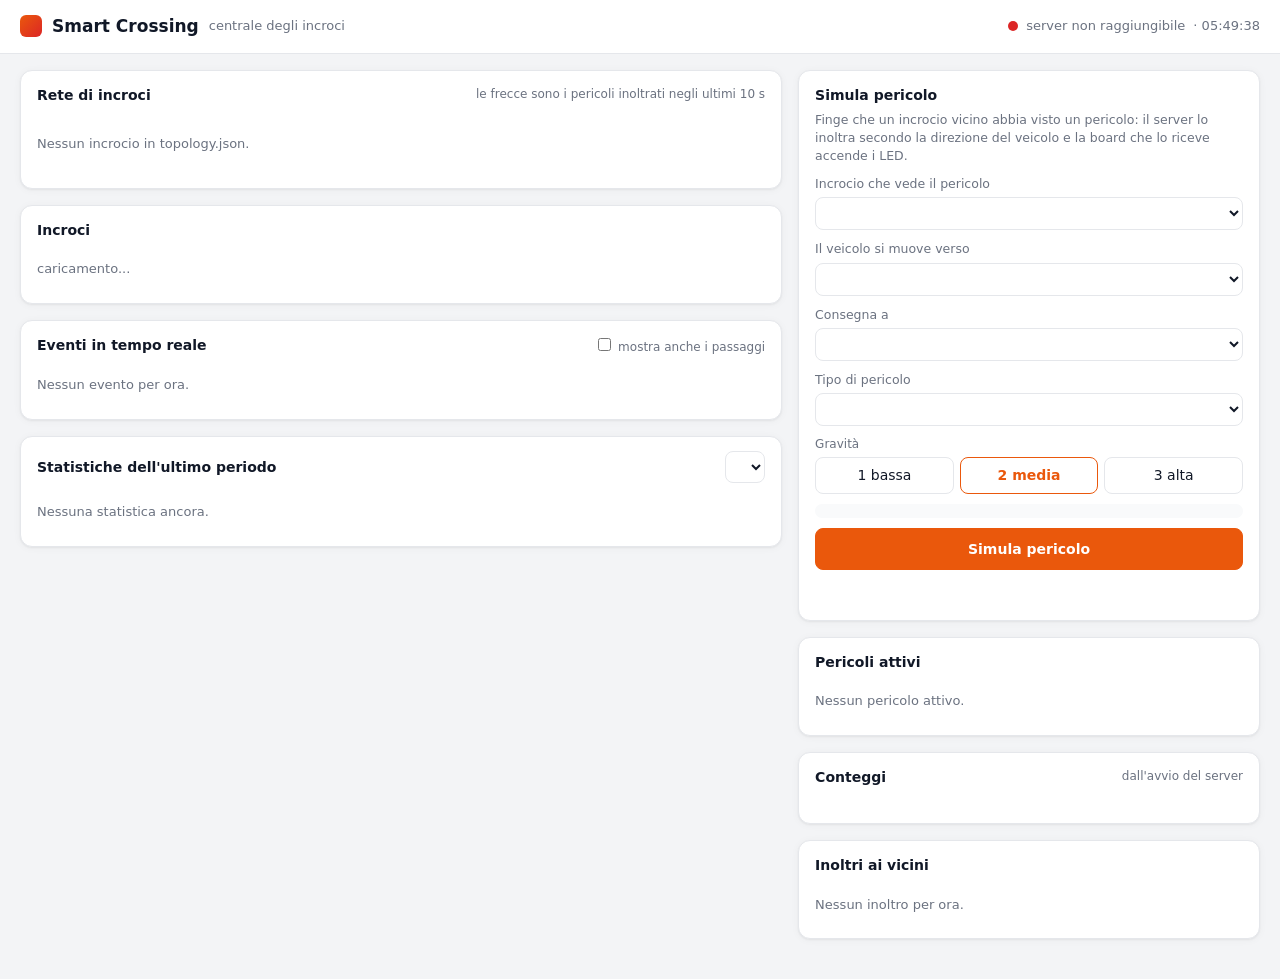
==== src/server/console.html @ 5c0cdd39 "minor fix" ====
<!doctype html>
<html lang="it">
<head>
<meta charset="utf-8">
<meta name="viewport" content="width=device-width, initial-scale=1">
<title>Smart Crossing - centrale</title>
<style>
  :root {
    --bg: #f3f4f6; --card: #ffffff; --ink: #111827; --muted: #6b7280; --line: #e5e7eb; --soft: #f9fafb;
    --ok: #16a34a; --off: #9ca3af; --virt: #6366f1; --warn: #b45309; --warn-bg: #fef3c7;
    --emergency: #dc2626; --violation: #ea580c; --risk: #d97706; --info: #2563eb;
    --radius: 12px; --shadow: 0 1px 2px rgba(0,0,0,.05), 0 1px 8px rgba(0,0,0,.04);
  }
  @media (prefers-color-scheme: dark) {
    :root { --bg: #0d1117; --card: #161b22; --ink: #e6edf3; --muted: #8b949e; --line: #2a313b; --soft: #1c222b;
            --warn: #f0b429; --warn-bg: #3a2e12; --shadow: none; }
  }
  * { box-sizing: border-box; }
  body { margin: 0; background: var(--bg); color: var(--ink); font: 14px/1.45 system-ui, -apple-system, "Segoe UI", Roboto, sans-serif; }
  header { display: flex; align-items: center; justify-content: space-between; gap: 12px; padding: 14px 20px;
           background: var(--card); border-bottom: 1px solid var(--line); position: sticky; top: 0; z-index: 5; }
  .brand { font-weight: 700; font-size: 17px; display: flex; align-items: center; gap: 10px; }
  .brand small { font-weight: 500; color: var(--muted); font-size: 13px; }
  .logo { width: 22px; height: 22px; border-radius: 6px; background: linear-gradient(135deg, var(--violation), var(--emergency)); }
  .conn { display: flex; align-items: center; gap: 8px; color: var(--muted); font-size: 13px; }
  .dot { width: 10px; height: 10px; border-radius: 50%; background: var(--off); display: inline-block; flex: none; }
  .dot.ok { background: var(--ok); box-shadow: 0 0 0 3px rgba(22,163,74,.18); }
  .dot.bad { background: var(--emergency); }
  .dot.virt { background: var(--virt); }
  #tokenbar { padding: 10px 20px; background: var(--warn-bg); color: var(--warn); display: flex; gap: 8px; align-items: center; flex-wrap: wrap; }
  #tokenbar[hidden] { display: none; }
  main { display: grid; grid-template-columns: minmax(0, 1.65fr) minmax(300px, 1fr); gap: 16px; padding: 16px 20px 40px; max-width: 1500px; margin: 0 auto; }
  .col { display: flex; flex-direction: column; gap: 16px; min-width: 0; }
  @media (max-width: 980px) { main { grid-template-columns: minmax(0, 1fr); padding: 12px 16px 32px; } }
  .card { background: var(--card); border: 1px solid var(--line); border-radius: var(--radius); box-shadow: var(--shadow); padding: 14px 16px; min-width: 0; }
  .card h2 { margin: 0 0 10px; font-size: 14px; font-weight: 650; display: flex; align-items: center; justify-content: space-between; gap: 8px; }
  .card h2 .side { font-weight: 400; color: var(--muted); font-size: 12px; display: flex; align-items: center; gap: 6px; }
  .hint { color: var(--muted); font-size: 12.5px; margin: -4px 0 10px; }
  .muted { color: var(--muted); }
  .empty { color: var(--muted); font-size: 13px; padding: 10px 0; }

  /* mappa */
  #map svg { width: 100%; height: auto; display: block; }
  .edge { stroke: var(--line); stroke-width: 6; stroke-linecap: round; }
  .exit { stroke: var(--line); stroke-width: 4; stroke-dasharray: 2 8; stroke-linecap: round; }
  .vialbl { fill: var(--muted); font-size: 13px; }
  .nlbl { fill: var(--ink); font-size: 14px; font-weight: 600; }
  .nsub { fill: var(--muted); font-size: 12px; }
  .nsub.on { fill: #fff; font-weight: 600; }
  .ncirc { stroke-width: 4; fill: var(--card); }
  .ncirc.online { stroke: var(--ok); }
  .ncirc.offline { stroke: var(--off); }
  .ncirc.virtual { stroke: var(--virt); stroke-dasharray: 6 5; }
  .ncirc.alert-local { fill: var(--violation); }
  .ncirc.alert-emergency { fill: var(--emergency); }
  .ring { fill: none; stroke: var(--risk); stroke-width: 3; animation: ring 1.2s ease-out infinite; transform-box: fill-box; transform-origin: center; }
  @keyframes ring { from { transform: scale(1); opacity: .9; } to { transform: scale(1.6); opacity: 0; } }
  .fwd { fill: none; stroke-width: 3.5; stroke-dasharray: 10 8; animation: dash 0.8s linear infinite; }
  @keyframes dash { to { stroke-dashoffset: -18; } }

  /* nodi */
  .nodes { display: grid; grid-template-columns: repeat(auto-fill, minmax(250px, 1fr)); gap: 12px; }
  .node { border: 1px solid var(--line); border-radius: 10px; padding: 12px; background: var(--soft); display: flex; flex-direction: column; gap: 8px; }
  .node.alert { border-color: var(--risk); box-shadow: 0 0 0 2px rgba(217,119,6,.25); }
  .node-head { display: flex; align-items: center; gap: 8px; }
  .node-head b { font-size: 14.5px; }
  .tag { font-size: 11px; padding: 1px 7px; border-radius: 999px; border: 1px solid var(--line); color: var(--muted); white-space: nowrap; }
  .tag.virt { color: var(--virt); border-color: var(--virt); }
  .tag.sim { color: var(--virt); border-color: var(--virt); }
  .tag.end { color: var(--muted); }
  .node-sub { color: var(--muted); font-size: 12.5px; }
  .metrics { display: grid; grid-template-columns: repeat(4, 1fr); gap: 6px; }
  .metric { background: var(--card); border: 1px solid var(--line); border-radius: 8px; padding: 5px 7px; }
  .metric .v { font-weight: 650; font-size: 15px; font-variant-numeric: tabular-nums; }
  .metric .k { color: var(--muted); font-size: 11px; }
  .leds { display: flex; gap: 12px; align-items: flex-end; }
  .led { display: flex; flex-direction: column; align-items: center; gap: 3px; font-size: 10.5px; color: var(--muted); }
  .led i { width: 14px; height: 14px; border-radius: 50%; background: var(--line); display: block; }
  .led.m1 i, .led.m2 i, .led.m3 i { background: var(--c); box-shadow: 0 0 8px var(--c); }
  .led.m2 i { animation: blink 1s steps(1) infinite; }
  .led.m3 i { animation: blink .25s steps(1) infinite; }
  @keyframes blink { 50% { background: var(--line); box-shadow: none; } }
  .warns { display: flex; flex-direction: column; gap: 3px; }
  .warns div { background: var(--warn-bg); color: var(--warn); border-radius: 6px; padding: 3px 8px; font-size: 12px; }
  .incoming { border-left: 4px solid var(--c, var(--risk)); background: var(--card); border-radius: 6px; padding: 6px 8px; font-size: 12.5px; }
  .incoming b { display: block; }
  .small { font-size: 12px; color: var(--muted); }

  /* feed */
  #feed { display: flex; flex-direction: column; gap: 6px; max-height: 560px; overflow-y: auto; padding-right: 4px; }
  .ev { display: grid; grid-template-columns: 64px 1fr; gap: 8px; padding: 8px 10px; border-radius: 8px; background: var(--soft);
        border-left: 4px solid var(--c, var(--off)); }
  .ev.fresh { animation: fresh 2.5s ease-out; }
  @keyframes fresh { from { background: rgba(234,88,12,.18); } to { background: var(--soft); } }
  .ev.cancel { opacity: .72; border-left-style: dashed; }
  .ev-time { color: var(--muted); font-variant-numeric: tabular-nums; font-size: 12.5px; padding-top: 1px; }
  .ev-title { font-weight: 600; display: flex; flex-wrap: wrap; gap: 6px; align-items: center; }
  .ev-meta { color: var(--muted); font-size: 12.5px; }
  .sev { font-size: 11px; padding: 1px 7px; border-radius: 999px; color: #fff; background: var(--c, var(--off)); }
  .cat-emergency { --c: var(--emergency); } .cat-violation { --c: var(--violation); }
  .cat-risk { --c: var(--risk); } .cat-info { --c: var(--info); } .cat-track { --c: var(--off); }

  /* moduli */
  label.f { display: flex; flex-direction: column; gap: 4px; font-size: 12.5px; color: var(--muted); margin-bottom: 10px; }
  select, input[type=password], input[type=text] { font: inherit; color: var(--ink); background: var(--card); border: 1px solid var(--line); border-radius: 8px; padding: 7px 9px; width: 100%; }
  button { font: inherit; cursor: pointer; border-radius: 8px; border: 1px solid var(--line); background: var(--card); color: var(--ink); padding: 7px 12px; }
  button:hover { border-color: var(--muted); }
  button.primary { background: var(--violation); border-color: var(--violation); color: #fff; font-weight: 600; width: 100%; padding: 10px; }
  button.primary:hover { filter: brightness(1.07); }
  button.mini { padding: 3px 9px; font-size: 12px; }
  .seg { display: grid; grid-template-columns: repeat(3, 1fr); gap: 6px; margin-bottom: 10px; }
  .seg button.on { border-color: var(--violation); color: var(--violation); font-weight: 600; }
  .route { font-size: 13px; background: var(--soft); border-radius: 8px; padding: 7px 9px; margin-bottom: 10px; }
  .quick { display: flex; flex-wrap: wrap; gap: 6px; margin-top: 10px; }
  .quick button { font-size: 12px; padding: 5px 9px; }
  .msg { font-size: 13px; margin-top: 8px; min-height: 18px; }
  .msg.ok { color: var(--ok); } .msg.err { color: var(--emergency); }
  .row2 { display: grid; grid-template-columns: 1fr 1fr; gap: 8px; }

  /* liste e tabelle */
  .act { display: flex; align-items: center; gap: 8px; padding: 7px 0; border-bottom: 1px solid var(--line); }
  .act:last-child { border-bottom: 0; }
  .act .bar { width: 4px; align-self: stretch; border-radius: 2px; background: var(--c); }
  .act .body { flex: 1; min-width: 0; }
  .bars { display: flex; flex-direction: column; gap: 6px; }
  .barrow { display: grid; grid-template-columns: minmax(0, 1.3fr) 2fr 36px; gap: 8px; align-items: center; font-size: 12.5px; }
  .barrow .track { height: 8px; border-radius: 4px; background: var(--soft); overflow: hidden; }
  .barrow .fill { height: 100%; background: var(--c); border-radius: 4px; }
  .barrow .n { text-align: right; font-variant-numeric: tabular-nums; font-weight: 600; }
  .totals { display: grid; grid-template-columns: repeat(4, 1fr); gap: 6px; margin-bottom: 12px; }
  table { width: 100%; border-collapse: collapse; font-size: 12.5px; }
  th { text-align: left; color: var(--muted); font-weight: 500; padding: 4px 6px; border-bottom: 1px solid var(--line); }
  td { padding: 5px 6px; border-bottom: 1px solid var(--line); vertical-align: top; }
  td.num, th.num { text-align: right; font-variant-numeric: tabular-nums; }
  .st-ok { color: var(--ok); } .st-wait { color: var(--risk); } .st-virt { color: var(--virt); }
  .chips { display: flex; flex-wrap: wrap; gap: 6px; margin: 6px 0 10px; }
  .chip { background: var(--soft); border: 1px solid var(--line); border-radius: 8px; padding: 4px 9px; font-size: 12.5px; }
  .chip b { font-variant-numeric: tabular-nums; }
  .cam h3 { font-size: 13px; margin: 12px 0 2px; }
  .scroll { overflow-x: auto; }
  /* telefono: in fondo, cosi' vince sulle regole sopra */
  @media (max-width: 600px) {
    header { padding: 10px 16px; }
    .brand small, #conn-time, .card h2 .side.hide-narrow { display: none; }
    .brand { font-size: 15px; white-space: nowrap; }
    .conn { font-size: 12px; white-space: nowrap; }
    .metrics, .totals { grid-template-columns: repeat(2, 1fr); }
  }
</style>
</head>
<body>
<header>
  <div class="brand"><span class="logo"></span>Smart Crossing <small>centrale degli incroci</small></div>
  <div class="conn"><span id="conn-dot" class="dot"></span><span id="conn-txt">connessione...</span><span id="conn-time"></span></div>
</header>
<div id="tokenbar" hidden>
  Il server richiede un token:
  <input id="token-in" type="password" placeholder="token" style="max-width:240px">
  <button id="token-save">Usa token</button>
</div>

<main>
  <div class="col">
    <section class="card" id="map">
      <h2>Rete di incroci <span class="side hide-narrow">le frecce sono i pericoli inoltrati negli ultimi 10 s</span></h2>
      <div id="map-svg" class="empty">caricamento...</div>
    </section>

    <section class="card">
      <h2>Incroci <span class="side" id="nodes-side"></span></h2>
      <div id="nodes" class="nodes"><div class="empty">caricamento...</div></div>
    </section>

    <section class="card">
      <h2>Eventi in tempo reale
        <span class="side"><label><input type="checkbox" id="show-tracks"> mostra anche i passaggi</label></span>
      </h2>
      <div id="feed"><div class="empty" id="feed-empty">Nessun evento per ora.</div></div>
    </section>

    <section class="card">
      <h2>Statistiche dell'ultimo periodo <span class="side"><select id="stats-node" style="width:auto"></select></span></h2>
      <div id="stats"><div class="empty">Nessuna statistica ancora.</div></div>
    </section>
  </div>

  <div class="col">
    <section class="card" id="sim">
      <h2>Simula pericolo</h2>
      <p class="hint">Finge che un incrocio vicino abbia visto un pericolo: il server lo inoltra secondo la
        direzione del veicolo e la board che lo riceve accende i LED.</p>
      <label class="f">Incrocio che vede il pericolo <select id="sim-from"></select></label>
      <label class="f">Il veicolo si muove verso <select id="sim-towards"></select></label>
      <label class="f">Consegna a <select id="sim-to"></select></label>
      <label class="f">Tipo di pericolo <select id="sim-kind"></select></label>
      <div class="small" style="margin-bottom:4px">Gravità</div>
      <div class="seg" id="sim-sev">
        <button data-v="1">1 bassa</button><button data-v="2" class="on">2 media</button><button data-v="3">3 alta</button>
      </div>
      <div class="route" id="sim-route"></div>
      <button class="primary" id="sim-go">Simula pericolo</button>
      <div class="quick" id="sim-quick"></div>
      <div class="msg" id="sim-msg"></div>
    </section>

    <section class="card">
      <h2>Pericoli attivi <span class="side" id="active-n"></span></h2>
      <div id="active"><div class="empty">Nessun pericolo attivo.</div></div>
    </section>

    <section class="card">
      <h2>Conteggi <span class="side">dall'avvio del server</span></h2>
      <div class="totals" id="totals"></div>
      <div class="bars" id="counts"></div>
    </section>

    <section class="card">
      <h2>Inoltri ai vicini <span class="side" id="fwd-n"></span></h2>
      <div class="scroll" id="forwards"><div class="empty">Nessun inoltro per ora.</div></div>
    </section>
  </div>
</main>

<script>
"use strict";
const CLASSI = { vehicle: "veicolo", person: "pedone", cyclist: "ciclista", emergency: "mezzo di soccorso" };
const CLASSI_PL = { vehicle: "Veicoli", person: "Pedoni", cyclist: "Ciclisti", emergency: "Soccorso" };
const CAT_IT = { emergency: "emergenza", violation: "infrazione", risk: "rischio", info: "info" };
const RUOLI = { local: ["locale", "var(--violation)"], remote: ["vicini", "var(--risk)"],
                emergency: ["soccorso", "var(--emergency)"], status: ["server", "var(--ok)"],
                any: ["pericolo", "var(--violation)"], none: ["-", "var(--off)"] };
const S = { token: "", evAfter: 0, evInit: false, kinds: {}, kindList: [], nodes: [], byId: {}, fwu: true,
            offset: 0, lastOk: 0, summary: null, fwds: [], sev: 2, statsNode: "", simReady: false };
const $ = (s) => document.querySelector(s);

function esc(v) {
  return String(v == null ? "" : v).replace(/[&<>"']/g, (c) => ({ "&": "&amp;", "<": "&lt;", ">": "&gt;", '"': "&quot;", "'": "&#39;" })[c]);
}
function serverNow() { return Date.now() + S.offset; }
function hhmmss(ms) { return ms ? new Date(ms - S.offset).toLocaleTimeString("it-IT") : "-"; }
function ago(ms) {
  if (!ms) return "mai";
  const s = Math.max(0, Math.round((serverNow() - ms) / 1000));
  if (s < 3) return "adesso";
  if (s < 90) return s + " s fa";
  if (s < 5400) return Math.round(s / 60) + " min fa";
  return Math.round(s / 3600) + " h fa";
}
function dur(s) {
  if (s == null) return "-";
  s = Math.round(s);
  if (s < 90) return s + " s";
  if (s < 5400) return Math.round(s / 60) + " min";
  return (s / 3600).toFixed(1) + " h";
}
function kindLabel(k) { return (S.kinds[k] && S.kinds[k].label) || k || "?"; }
function kindCat(k) { return (S.kinds[k] && S.kinds[k].category) || "risk"; }
function nodeName(id) { const n = S.byId[id]; return n && n.name && n.name !== id ? n.name : id; }
function num(v, d) { return v == null || isNaN(v) ? "-" : Number(v).toFixed(d == null ? 0 : d); }
function setHtml(el, html) { if (el.__h !== html) { el.innerHTML = html; el.__h = html; } }
function renderKeyed(box, items, keyFn, htmlFn, emptyHtml) {
  if (!items.length) { setHtml(box, emptyHtml); return; }
  if (box.__h != null) { box.innerHTML = ""; box.__h = null; }  // prima c'era il messaggio "vuoto"
  const old = new Map([...box.children].map((el) => [el.dataset.key, el]));
  let prev = null;
  for (const it of items) {
    const k = keyFn(it), html = htmlFn(it);
    let el = old.get(k);
    old.delete(k);
    if (!el || el.__h !== html) {
      const tmp = document.createElement("div");
      tmp.innerHTML = html;
      const nuovo = tmp.firstElementChild;
      nuovo.dataset.key = k;
      nuovo.__h = html;
      if (el) el.remove();
      el = nuovo;
    }
    const want = prev ? prev.nextSibling : box.firstChild;
    if (el !== want) box.insertBefore(el, want);
    prev = el;
  }
  old.forEach((el) => el.remove());
}

function loadToken() { try { return localStorage.getItem("sc_token") || ""; } catch (e) { return ""; } }
function saveToken(t) { try { localStorage.setItem("sc_token", t); } catch (e) {} }

async function api(path, body) {
  const opts = { headers: {} };
  if (S.token) opts.headers["Authorization"] = "Bearer " + S.token;
  if (body !== undefined) {
    opts.method = "POST";
    opts.headers["Content-Type"] = "application/json";
    opts.body = JSON.stringify(body);
  }
  const r = await fetch(path, opts);
  if (r.status === 401) { $("#tokenbar").hidden = false; throw new Error("token richiesto"); }
  const data = await r.json().catch(() => ({}));
  if (!r.ok) throw new Error(data.error || ("HTTP " + r.status));
  S.lastOk = Date.now();
  if (data.server_ts) S.offset = data.server_ts - Date.now();
  return data;
}

function tickCountdowns() {
  document.querySelectorAll("#active .left").forEach((el) => {
    el.textContent = dur(Math.max(0, (+el.dataset.exp - serverNow()) / 1000));
  });
}

function updateConn() {
  tickCountdowns();
  const ok = Date.now() - S.lastOk < 5000;
  $("#conn-dot").className = "dot " + (ok ? "ok" : "bad");
  $("#conn-txt").textContent = ok ? "collegato al server" : "server non raggiungibile";
  $("#conn-time").textContent = " · " + new Date().toLocaleTimeString("it-IT");
}

/* ------------------------------------------------------------------ eventi */

function addEvent(it, fresh) {
  const t = it.type;
  if (t === "status" || t === "stats" || t === "scene") return;
  const m = it.msg || {};
  const a = m.actor || {};
  const el = document.createElement("div");
  let cat = "track", title = "", badges = "", meta = [];
  if (t === "hazard" || t === "remote_hazard") {
    cat = m.category || kindCat(m.kind);
    const cancel = m.action === "cancel";
    title = esc(kindLabel(m.kind));
    badges += cancel ? '<span class="tag end">terminato</span>' : `<span class="sev">gravità ${esc(m.severity)}</span>`;
    if (it.simulated || m.simulated) badges += '<span class="tag sim">simulato</span>';
    if (t === "remote_hazard") {
      badges += '<span class="tag">da un vicino</span>';
      meta.push(esc(nodeName(it.node)) + " ha ricevuto da " + esc(nodeName(m.from_node)));
    } else {
      meta.push(esc(nodeName(it.node)) + (m.camera && m.camera !== "sim" ? " · " + esc(m.camera) : ""));
    }
    if (a.class) meta.push(esc(CLASSI[a.class] || a.class) + (a.track ? " #" + esc(a.track) : ""));
    if (a.towards || m.towards) meta.push("verso «" + esc(a.towards || m.towards) + "»");
    if (a.speed_kmh != null) meta.push(esc(a.speed_kmh) + " km/h");
    else if (a.speed_rel != null) meta.push("vel. relativa " + esc(a.speed_rel));
    if (m.where && m.where.zone) meta.push("zona " + esc(m.where.zone));
    if (m.where && m.where.line) meta.push("linea " + esc(m.where.line));
    if (cancel && m.details && m.details.duration_s != null) meta.push("durata " + dur(m.details.duration_s));
    const fw = it.forwarded_to || [];
    if (fw.length) meta.push("<b>" + (cancel ? "fine inoltrata a " : "inoltrato a ") + fw.map((x) => esc(nodeName(x))).join(", ") + "</b>");
    else if (t === "hazard" && !cancel && m.propagate === false) meta.push("solo locale");
    el.className = "ev cat-" + cat + (cancel ? " cancel" : "");
  } else {
    if (!$("#show-tracks").checked) return;
    if (t === "track") {
      title = "Passaggio " + esc(CLASSI[m.class] || m.class || "");
      if (m.from || m.to) meta.push(esc(m.from || "?") + " → " + esc(m.to || "?"));
      if (m.duration_s != null) meta.push(dur(m.duration_s));
      const sp = m.speed_kmh || m.speed_rel;
      if (sp && sp.avg != null) meta.push((m.speed_kmh ? num(sp.avg, 0) + " km/h" : "vel. rel. " + num(sp.avg, 2)));
      if (m.crosswalk_crossing) meta.push("strisce " + esc(m.crosswalk_crossing.direction || ""));
      if (m.events && m.events.length) meta.push("eventi: " + m.events.map((k) => esc(kindLabel(k))).join(", "));
    } else if (t === "movement") {
      title = "Movimento tra camere " + esc(CLASSI[m.class] || m.class || "");
      meta.push(esc(m.from) + " → " + esc(m.to));
    } else {
      title = esc(t);
    }
    meta.unshift(esc(nodeName(it.node)));
    el.className = "ev cat-track";
  }
  if (fresh) el.classList.add("fresh");
  el.innerHTML = `<div class="ev-time">${hhmmss(it.rx)}</div>
    <div><div class="ev-title">${title} ${badges}</div><div class="ev-meta">${meta.join(" · ")}</div></div>`;
  const feed = $("#feed");
  const empty = $("#feed-empty");
  if (empty) empty.remove();
  feed.insertBefore(el, feed.firstChild);
  while (feed.children.length > 150) feed.removeChild(feed.lastChild);
}

async function pollEvents() {
  const q = S.evInit ? "after=" + S.evAfter + "&limit=200" : "limit=60";
  const d = await api("/api/events?" + q + "&exclude=scene");
  if (S.evInit && d.last < S.evAfter) $("#feed").innerHTML = ""; // server ripartito con un database nuovo
  for (const it of d.messages) addEvent(it, S.evInit);
  S.evAfter = d.last;
  S.evInit = true;
}

/* ------------------------------------------------------------------ nodi e mappa */

function ledsHtml(leds) {
  if (!leds || !Array.isArray(leds.modes)) return "";
  const now = Date.now();
  return '<div class="leds">' + leds.modes.map((m, i) => {
    const r = RUOLI[(leds.roles || [])[i]] || ["LED " + (i + 1), "var(--violation)"];
    // ritardo negativo: il lampeggio resta in fase anche quando la scheda viene ridisegnata
    const delay = m === 2 ? -(now % 1000) : m === 3 ? -(now % 250) : 0;
    return `<div class="led m${esc(m)}" style="--c:${r[1]}"><i style="animation-delay:${delay}ms"></i>${esc(r[0])}</div>`;
  }).join("") + "</div>";
}

function nodeCard(n) {
  const st = n.status || {};
  const cam = Object.values(st.cameras || {})[0] || {};
  const sys = st.system || {};
  const local = (S.summary ? S.summary.active : []).filter((a) => a.node === n.id);
  const incoming = n.active_remote || [];
  let dot = "dot", stato;
  if (n.online) { dot += " ok"; stato = "online · visto " + ago(n.last_seen); }
  else if (n.virtual) { dot += " virt"; stato = "virtuale (nessuna board) · si simula dalla dashboard"; }
  else stato = n.last_seen ? "offline · visto " + ago(n.last_seen) : "mai visto";
  if (n.ip && !n.virtual) stato += " · " + esc(n.ip);
  let h = `<div class="node${incoming.length || local.length ? " alert" : ""}">
    <div class="node-head"><span class="${dot}"></span><b>${esc(n.name)}</b>
      ${n.name !== n.id ? `<span class="small">${esc(n.id)}</span>` : ""}
      ${n.virtual ? '<span class="tag virt">virtuale</span>' : ""}${n.in_topology ? "" : '<span class="tag">fuori topologia</span>'}</div>
    <div class="node-sub">${stato}</div>`;
  if (n.status) {
    h += `<div class="metrics">
      <div class="metric"><div class="v">${num(cam.fps, 1)}</div><div class="k">FPS</div></div>
      <div class="metric"><div class="v">${sys.cpu_temp_c != null ? num(sys.cpu_temp_c, 0) + "°" : "-"}</div><div class="k">temperatura</div></div>
      <div class="metric"><div class="v">${num(st.active_tracks)}</div><div class="k">tracce attive</div></div>
      <div class="metric"><div class="v">${num(st.outbox)}</div><div class="k">coda invio</div></div>
    </div>`;
    if (st.leds && st.leds.modes) h += '<div class="small">LED della board (dall\'ultimo stato ricevuto)</div>' + ledsHtml(st.leds);
    const w = st.warnings || [];
    if (w.length) h += '<div class="warns">' + w.map((x) => `<div>${esc(x)}</div>`).join("") + "</div>";
  }
  // stessi pericoli raggruppati: la scheda resta corta anche con tanti eventi uguali
  for (const g of groupBy(local, (a) => a.kind)) {
    const a = g[0], fw = [...new Set(g.flatMap((x) => x.forwarded_to))];
    h += `<div class="incoming cat-${esc(a.category || kindCat(a.kind))}"><b>Visto qui: ${esc(kindLabel(a.kind))}${g.length > 1 ? " ×" + g.length : ""}</b>
      gravità ${Math.max(...g.map((x) => x.severity || 1))}${g.every((x) => x.simulated) ? " · simulato" : ""}${fw.length ? " · inoltrato a " + fw.map((x) => esc(nodeName(x))).join(", ") : ""}</div>`;
  }
  for (const g of groupBy(incoming, (a) => a.kind + "|" + a.from_node)) {
    const a = g[g.length - 1];
    const left = Math.max(0, Math.round((Math.max(...g.map((x) => x.expires || 0)) - serverNow()) / 1000));
    h += `<div class="incoming cat-${esc(a.category || kindCat(a.kind))}"><b>In arrivo da ${esc(nodeName(a.from_node))}: ${esc(kindLabel(a.kind))}${g.length > 1 ? " ×" + g.length : ""}</b>
      gravità ${Math.max(...g.map((x) => x.severity || 1))}${a.arrives_from ? " · arriva dalla via «" + esc(a.arrives_from) + "»" : ""} · scade tra ${left} s${a.simulated ? " · simulato" : ""}</div>`;
  }
  const nb = Object.entries(n.neighbors || {});
  if (nb.length) h += `<div class="small">Vicini: ${nb.map(([v, d]) => "«" + esc(v) + "» → " + (d ? esc(nodeName(d)) : "fuori rete")).join(" · ")}</div>`;
  const ib = n.inbox || {};
  const c = n.counts || {};
  let foot = `Casella: ${ib.total || 0} messaggi`;
  if (ib.pending) foot += `, ${ib.pending} non ancora letti`;
  if (n.polling) foot += " · la board legge la casella";
  if (c.hazard || c.track) foot += ` · ricevuti: ${c.hazard || 0} pericoli, ${c.track || 0} passaggi`;
  h += `<div class="small">${foot}</div></div>`;
  return h;
}

function groupBy(list, key) {
  const m = new Map();
  for (const x of list) { const k = key(x); if (!m.has(k)) m.set(k, []); m.get(k).push(x); }
  return [...m.values()];
}

function layout(nodes) {
  const pos = {};
  const free = nodes.filter((n) => !Array.isArray(n.pos));
  const placed = nodes.length - free.length;
  nodes.forEach((n) => { if (Array.isArray(n.pos)) pos[n.id] = [n.pos[0], n.pos[1]]; });
  free.forEach((n, i) => {  // nodi senza "pos" in topology.json: in fila (sotto gli altri, se ce ne sono)
    pos[n.id] = [(i + 1) / (free.length + 1), placed ? 0.92 : 0.5];
  });
  return pos;
}

function renderMap() {
  const nodes = S.nodes;
  const box = $("#map-svg");
  if (!nodes.length) { setHtml(box, '<div class="empty">Nessun incrocio in topology.json.</div>'); return; }
  // viewBox grande quanto la scheda (scritte leggibili); sul telefono la mappa si gira in verticale
  const W = Math.max(280, Math.round(box.clientWidth || 800));
  const narrow = W < 560;
  const R = narrow ? 22 : 30, M = narrow ? 46 : 70;
  const H = narrow ? Math.max(300, 130 * nodes.length) : 200;
  const p01 = layout(nodes);
  const P = {};
  for (const id in p01) {
    const [x, y] = p01[id];
    P[id] = narrow ? [W * 0.36 + (y - 0.5) * (W - 2 * M), M + x * (H - 2 * M)] : [M + x * (W - 2 * M), 34 + y * (H - 88)];
  }
  const cx = Object.values(P).reduce((s, p) => s + p[0], 0) / nodes.length;
  const cy = Object.values(P).reduce((s, p) => s + p[1], 0) / nodes.length;
  let edges = "", labels = "", circles = "", arrows = "";
  const done = {};
  box.classList.remove("empty");
  for (const n of nodes) {
    const exits = [];
    for (const [via, dest] of Object.entries(n.neighbors || {})) {
      const a = P[n.id], b = dest ? P[dest] : null;
      if (b) {
        const key = [n.id, dest].sort().join("|");
        if (!done[key]) { done[key] = 1; edges += `<line class="edge" x1="${a[0]}" y1="${a[1]}" x2="${b[0]}" y2="${b[1]}"/>`; }
        // nome della via accanto al tratto, spostato di lato rispetto alla strada
        const l = Math.hypot(b[0] - a[0], b[1] - a[1]) || 1;
        const t = Math.min(0.3, (R + 26) / l);
        const px = -(b[1] - a[1]) / l, py = (b[0] - a[0]) / l;
        const side = py > 0 || (py === 0 && px > 0) ? -1 : 1;  // sopra (orizzontale) o a sinistra (verticale)
        const lx = a[0] + (b[0] - a[0]) * t + px * 14 * side, ly = a[1] + (b[1] - a[1]) * t + py * 14 * side + 4;
        labels += `<text class="vialbl" x="${lx}" y="${ly}" text-anchor="${narrow ? "end" : "middle"}">${esc(via)}</text>`;
      } else exits.push(via);
    }
    exits.forEach((via, i) => {  // via che esce dalla rete: tratteggio verso l'esterno
      const a = P[n.id];
      let dx = a[0] - cx, dy = a[1] - cy;
      const l = Math.hypot(dx, dy) || 1;
      dx /= l; dy /= l;
      if (!Math.hypot(a[0] - cx, a[1] - cy)) { dx = 0; dy = 1; }
      const ang = Math.atan2(dy, dx) + (i - (exits.length - 1) / 2) * 0.6;
      const L = M - 6, ex = a[0] + Math.cos(ang) * L, ey = a[1] + Math.sin(ang) * L;
      edges += `<line class="exit" x1="${a[0]}" y1="${a[1]}" x2="${ex}" y2="${ey}"/>`;
      const lt = narrow ? [a[0] - 14, a[1] + Math.sin(ang) * (R + 12) + 4] : [a[0] + Math.cos(ang) * L * 0.75, a[1] - 12];
      labels += `<text class="vialbl" x="${lt[0]}" y="${lt[1]}" text-anchor="${narrow ? "end" : "middle"}">${esc(via)}</text>`;
    });
  }
  const active = S.summary ? S.summary.active : [];
  for (const n of nodes) {
    const a = P[n.id];
    const loc = active.filter((x) => x.node === n.id);
    let cls = "ncirc " + (n.online ? "online" : n.virtual ? "virtual" : "offline");
    if (loc.some((x) => x.category === "emergency")) cls += " alert-emergency";
    else if (loc.length) cls += " alert-local";
    if ((n.active_remote || []).length) circles += `<circle class="ring" cx="${a[0]}" cy="${a[1]}" r="${R}"/>`;
    circles += `<circle class="${cls}" cx="${a[0]}" cy="${a[1]}" r="${R}"/>`;
    const sub = n.online ? "online" : n.virtual ? "virtuale" : "offline";
    circles += narrow
      ? `<text class="nlbl" x="${a[0] + R + 10}" y="${a[1] - 2}">${esc(n.name)}</text>
         <text class="nsub" x="${a[0] + R + 10}" y="${a[1] + 15}">${esc(sub)}</text>`
      : `<text class="nlbl" x="${a[0]}" y="${a[1] + R + 20}" text-anchor="middle">${esc(n.name)}</text>
         <text class="nsub${loc.length ? " on" : ""}" x="${a[0]}" y="${a[1] + 5}" text-anchor="middle">${esc(sub)}</text>`;
  }
  const now = serverNow();
  const recent = S.fwds.filter((f) => now - f.ts < 10000 && P[f.from_node] && P[f.to_node]);
  const seen = {};
  for (const f of recent) {
    const k = f.from_node + ">" + f.to_node;
    if (seen[k]) continue;
    seen[k] = 1;
    const a = P[f.from_node], b = P[f.to_node];
    const dx = b[0] - a[0], dy = b[1] - a[1], l = Math.hypot(dx, dy) || 1;
    const ux = dx / l, uy = dy / l;
    const s = [a[0] + ux * (R + 6), a[1] + uy * (R + 6)], e = [b[0] - ux * (R + 10), b[1] - uy * (R + 10)];
    const c = [(s[0] + e[0]) / 2 + uy * 34, (s[1] + e[1]) / 2 - ux * 34];  // curva: andata e ritorno non si sovrappongono
    const col = f.action === "cancel" ? "var(--off)" : `var(--${f.category || kindCat(f.kind)})`;
    arrows += `<path class="fwd" stroke="${col}" marker-end="url(#arr-${f.action === "cancel" ? "off" : (f.category || kindCat(f.kind))})"
      d="M${s[0]},${s[1]} Q${c[0]},${c[1]} ${e[0]},${e[1]}"/>`;
  }
  const marker = (id, col) => `<marker id="arr-${id}" viewBox="0 0 10 10" refX="7" refY="5" markerWidth="5" markerHeight="5" orient="auto-start-reverse"><path d="M0,0 L10,5 L0,10 z" fill="${col}"/></marker>`;
  const defs = "<defs>" + ["emergency", "violation", "risk", "info"].map((c) => marker(c, `var(--${c})`)).join("") + marker("off", "var(--off)") + "</defs>";
  setHtml(box, `<svg viewBox="0 0 ${W} ${H}" role="img" aria-label="mappa degli incroci">${defs}${edges}${labels}${arrows}${circles}</svg>`);
}

async function pollNodes() {
  const d = await api("/api/nodes");
  S.nodes = d.nodes || [];
  S.fwu = d.forward_unknown_direction !== false;
  S.byId = {};
  S.nodes.forEach((n) => { S.byId[n.id] = n; });
  const on = S.nodes.filter((n) => n.online).length;
  $("#nodes-side").textContent = `${on} online su ${S.nodes.length}`;
  setHtml($("#nodes"), S.nodes.length ? S.nodes.map(nodeCard).join("") : '<div class="empty">Nessun incrocio.</div>');
  if (!S.simReady) setupSim();
  else refreshSimNodes();
  renderStatsSelect();
  renderStats();
}

/* ------------------------------------------------------------------ riepilogo */

async function pollSummary() {
  const d = await api("/api/summary");
  S.summary = d;
  const act = d.active || [];
  $("#active-n").textContent = act.length ? act.length + " in corso" : "";
  // righe con chiave: si ridisegnano solo quelle cambiate, cosi' il pulsante Termina resta cliccabile
  renderKeyed($("#active"), act, (a) => a.node + "|" + a.id, (a) => `<div class="act cat-${esc(a.category || kindCat(a.kind))}">
      <span class="bar"></span>
      <div class="body"><b>${esc(kindLabel(a.kind))}</b> <span class="small">gravità ${esc(a.severity)}</span>
        <div class="small">${esc(nodeName(a.node))}${a.towards ? " · verso «" + esc(a.towards) + "»" : ""}${a.forwarded_to.length ? " → " + a.forwarded_to.map((x) => esc(nodeName(x))).join(", ") : ""}
          · scade tra <span class="left" data-exp="${esc(a.expires)}"></span>${a.simulated ? " · simulato" : ""}</div></div>
      ${a.simulated ? `<button class="mini" data-cancel="${esc(a.id)}">Termina</button>` : ""}
    </div>`, '<div class="empty">Nessun pericolo attivo.</div>');
  tickCountdowns();

  const bt = d.by_type || {};
  const nHaz = Object.values(d.counts || {}).reduce((s, v) => s + v, 0);
  const nSim = Object.values(d.counts_simulated || {}).reduce((s, v) => s + v, 0);
  setHtml($("#totals"), [["pericoli", nHaz + (nSim ? ` <span class="small">+${nSim} sim.</span>` : "")],
    ["inoltri", d.forwards || 0], ["passaggi", bt.track || 0], ["stati", bt.status || 0]]
    .map(([k, v]) => `<div class="metric"><div class="v">${v}</div><div class="k">${k}</div></div>`).join(""));
  const tot = {};
  for (const [k, v] of Object.entries(d.counts || {})) tot[k] = (tot[k] || 0) + v;
  for (const [k, v] of Object.entries(d.counts_simulated || {})) tot[k] = (tot[k] || 0) + v;
  const rows = Object.entries(tot).sort((a, b) => b[1] - a[1]);
  const max = rows.length ? rows[0][1] : 1;
  setHtml($("#counts"), rows.length ? rows.map(([k, v]) => {
    const sim = (d.counts_simulated || {})[k] || 0;
    return `<div class="barrow cat-${esc(kindCat(k))}"><span title="${esc(k)}">${esc(kindLabel(k))}${sim ? ' <span class="small">(' + sim + " sim.)</span>" : ""}</span>
      <span class="track"><span class="fill" style="display:block;width:${Math.max(4, v / max * 100)}%"></span></span><span class="n">${v}</span></div>`;
  }).join("") : '<div class="empty">Ancora nessun pericolo.</div>');
}

async function pollForwards() {
  const d = await api("/api/forwards?limit=30");
  S.fwds = d.forwards || [];
  $("#fwd-n").textContent = S.fwds.length ? "ultimi " + S.fwds.length : "";
  const rows = S.fwds.slice().reverse();
  setHtml($("#forwards"), rows.length ? `<table><thead><tr><th>ora</th><th>pericolo</th><th>da → a</th><th>perché</th><th>stato</th></tr></thead><tbody>` +
    rows.map((f) => {
      const virt = S.byId[f.to_node] && S.byId[f.to_node].virtual;
      const st = f.delivered ? '<span class="st-ok">letto dalla board</span>'
               : virt ? '<span class="st-virt">virtuale</span>' : '<span class="st-wait">in attesa</span>';
      return `<tr><td>${hhmmss(f.ts)}</td>
        <td><span class="dot cat-${esc(f.category || kindCat(f.kind))}" style="background:var(--c);width:8px;height:8px"></span>
          ${f.action === "cancel" ? "fine " : ""}${esc(kindLabel(f.kind))}${f.simulated ? ' <span class="small">sim.</span>' : ""}</td>
        <td>${esc(nodeName(f.from_node))} → <b>${esc(nodeName(f.to_node))}</b></td>
        <td class="small">${esc(f.reason || "")}</td><td>${st}</td></tr>`;
    }).join("") + "</tbody></table>" : '<div class="empty">Nessun inoltro per ora.</div>');
  renderMap();
}

/* ------------------------------------------------------------------ statistiche */

function renderStatsSelect() {
  const withStats = S.nodes.filter((n) => n.stats);
  const sel = $("#stats-node");
  const html = withStats.map((n) => `<option value="${esc(n.id)}">${esc(n.name)}</option>`).join("");
  if (sel.__h !== html) { sel.innerHTML = html; sel.__h = html; if (S.statsNode) sel.value = S.statsNode; }
  if (!S.statsNode && withStats.length) S.statsNode = withStats[0].id;
  sel.style.display = withStats.length > 1 ? "" : "none";
}

function renderStats() {
  const n = S.byId[S.statsNode];
  const st = n && n.stats;
  if (!st) { setHtml($("#stats"), '<div class="empty">Nessuna statistica ancora: la board le manda ogni stats_interval_s (60 s di default).</div>'); return; }
  const ora = (ms) => (ms ? new Date(ms).toLocaleTimeString("it-IT") : "-");  // orologio della board
  let h = `<div class="small">${esc(n.name)} · periodo di ${dur(st.period_s)} · dalle ${ora(st.from_ts)} alle ${ora(st.to_ts)}</div>`;
  const ev = Object.entries(st.events || {});
  const rev = Object.entries(st.remote_events || {});
  if (ev.length || rev.length) {
    h += '<div class="chips">' + ev.map(([k, v]) => `<span class="chip cat-${esc(kindCat(k))}">${esc(kindLabel(k))} <b>${v}</b></span>`).join("")
       + rev.map(([k, v]) => `<span class="chip">dai vicini: ${esc(kindLabel(k))} <b>${v}</b></span>`).join("") + "</div>";
  }
  for (const [cam, c] of Object.entries(st.cameras || {})) {
    h += `<div class="cam"><h3>Camera ${esc(cam)}</h3><div class="chips">`;
    for (const k of ["vehicle", "person", "cyclist", "emergency"]) h += `<span class="chip">${CLASSI_PL[k]} <b>${num((c.counts || {})[k] || 0)}</b></span>`;
    h += `<span class="chip">oggetti insieme (max) <b>${num(c.active_max)}</b></span><span class="chip">frame <b>${num(c.frames)}</b></span></div>`;
    const mv = Object.entries(c.movements || {});
    if (mv.length) {
      h += '<div class="scroll"><table><thead><tr><th>movimento</th>' + ["vehicle", "person", "cyclist", "emergency"].map((k) => `<th class="num">${CLASSI_PL[k]}</th>`).join("") + "</tr></thead><tbody>"
         + mv.map(([k, v]) => `<tr><td>${esc(k.replace("->", " → "))}</td>` + ["vehicle", "person", "cyclist", "emergency"].map((x) => `<td class="num">${v[x] || 0}</td>`).join("") + "</tr>").join("")
         + "</tbody></table></div>";
    }
    const sp = Object.entries(c.speeds || {});
    if (sp.length) {
      h += '<div class="scroll" style="margin-top:8px"><table><thead><tr><th>velocità</th><th class="num">n</th><th class="num">media</th><th class="num">mediana</th><th class="num">V85</th><th class="num">max</th><th>unità</th></tr></thead><tbody>'
         + sp.map(([k, v]) => {
             const d = v.unit === "rel" ? 2 : 0;
             return `<tr><td>${esc(CLASSI_PL[k] || k)}</td><td class="num">${num(v.n)}</td><td class="num">${num(v.mean, d)}</td><td class="num">${num(v.p50, d)}</td><td class="num"><b>${num(v.p85, d)}</b></td><td class="num">${num(v.max, d)}</td><td>${esc(v.unit === "rel" ? "relativa" : v.unit || "")}</td></tr>`;
           }).join("") + "</tbody></table></div>";
    }
    const cw = Object.entries(c.crosswalk_crossings || {});
    if (cw.length) h += '<div class="chips">' + cw.map(([dir, v]) => `<span class="chip">strisce ${esc(dir)}: ` + Object.entries(v).map(([k, x]) => `${esc(CLASSI_PL[k] || k)} <b>${x}</b>`).join(", ") + "</span>").join("") + "</div>";
    const zn = Object.entries(c.zones || {});
    if (zn.length) {
      h += '<div class="scroll" style="margin-top:8px"><table><thead><tr><th>zona</th><th class="num">oggetti medi</th><th class="num">max</th><th class="num">occupata</th><th class="num">sosta media</th></tr></thead><tbody>'
         + zn.map(([k, v]) => `<tr><td>${esc(k)}</td><td class="num">${num(v.avg_objects, 2)}</td><td class="num">${num(v.max_objects)}</td><td class="num">${v.occupancy_ratio != null ? num(v.occupancy_ratio * 100) + "%" : "-"}</td><td class="num">${v.dwell_mean_s != null ? num(v.dwell_mean_s, 1) + " s" : "-"}</td></tr>`).join("")
         + "</tbody></table></div>";
    }
    h += "</div>";
  }
  setHtml($("#stats"), h);
}

/* ------------------------------------------------------------------ simulazione */

function fill(sel, opts, keep) {
  const old = sel.value;
  sel.innerHTML = opts.map(([v, t]) => `<option value="${esc(v)}">${esc(t)}</option>`).join("");
  if (keep && opts.some(([v]) => v === old)) sel.value = old;
}

function refreshSimNodes() {
  const ids = S.nodes.map((n) => [n.id, n.name + (n.virtual ? " (virtuale)" : "")]);
  const f = $("#sim-from"), t = $("#sim-to");
  const fh = JSON.stringify(ids);
  if (f.__ids !== fh) {
    f.__ids = fh;
    fill(f, ids, true);
    fill(t, [["", "automatico (secondo la direzione)"]].concat(ids), true);
    fillTowards(true);
  }
  updateRoute();
}

function fillTowards(keep) {
  const n = S.byId[$("#sim-from").value] || {};
  const opts = Object.entries(n.neighbors || {}).map(([via, d]) => [via, `«${via}» → ${d ? nodeName(d) : "esce dalla rete"}`]);
  opts.push(["", "sconosciuta"]);
  fill($("#sim-towards"), opts, keep);
}

function routeOf(from, towards, to) {
  if (to) return [to];
  const nb = (S.byId[from] || {}).neighbors || {};
  if (towards && towards in nb) return nb[towards] ? [nb[towards]] : [];
  if (!S.fwu) return [];
  return [...new Set(Object.values(nb).filter((d) => d && d !== from))];
}

function updateRoute() {
  const from = $("#sim-from").value, towards = $("#sim-towards").value, to = $("#sim-to").value;
  const r = routeOf(from, towards, to);
  let txt = r.length ? "Il server lo consegnerà a: <b>" + r.map((x) => esc(nodeName(x))).join(", ") + "</b>"
                     : "Nessun destinatario: il veicolo esce dalla rete";
  if (!to && !towards && r.length) txt += ' <span class="small">(direzione sconosciuta: tutti i vicini)</span>';
  if (r.some((x) => S.byId[x] && !S.byId[x].virtual)) txt += '<div class="small">la board accende i LED entro ~1 s</div>';
  $("#sim-route").innerHTML = txt;
}

function setupSim() {
  if (!S.nodes.length || !S.kindList.length) return;
  S.simReady = true;
  const order = ["emergency", "violation", "risk", "info"];
  const kinds = S.kindList.slice().sort((a, b) => order.indexOf(a.category) - order.indexOf(b.category) || a.label.localeCompare(b.label));
  $("#sim-kind").innerHTML = order.map((c) => {
    const ks = kinds.filter((k) => k.category === c);
    return ks.length ? `<optgroup label="${esc(CAT_IT[c] || c)}">` + ks.map((k) => `<option value="${esc(k.kind)}">${esc(k.label)}</option>`).join("") + "</optgroup>" : "";
  }).join("");
  $("#sim-kind").value = "bike_lane_invasion";
  refreshSimNodes();
  // proposta iniziale: un incrocio virtuale che manda verso una board vera
  const real = S.nodes.filter((n) => !n.virtual).map((n) => n.id);
  let best = null;
  for (const n of S.nodes.filter((x) => x.virtual)) {
    const via = Object.entries(n.neighbors || {}).find(([, d]) => real.includes(d));
    if (via) { best = [n.id, via[0]]; break; }
  }
  if (best) { $("#sim-from").value = best[0]; fillTowards(false); $("#sim-towards").value = best[1]; }
  updateRoute();
  // scorciatoie
  const presets = [];
  for (const n of S.nodes.filter((x) => x.virtual)) {
    for (const [via, d] of Object.entries(n.neighbors || {})) {
      if (!real.includes(d)) continue;
      presets.push({ t: `Soccorso da ${nodeName(n.id)} → ${nodeName(d)}`, b: { from_node: n.id, towards: via, kind: "emergency_vehicle", severity: 3 } });
      presets.push({ t: `Ciclabile invasa da ${nodeName(n.id)} → ${nodeName(d)}`, b: { from_node: n.id, towards: via, kind: "bike_lane_invasion", severity: 2 } });
    }
  }
  for (const id of real) {
    const via = Object.entries((S.byId[id] || {}).neighbors || {}).find(([, d]) => d);
    if (via) presets.push({ t: `${nodeName(id)} vede contromano verso «${via[0]}»`, b: { from_node: id, towards: via[0], kind: "wrong_way", severity: 3 } });
  }
  $("#sim-quick").innerHTML = presets.slice(0, 5).map((p, i) => `<button data-preset="${i}">${esc(p.t)}</button>`).join("");
  $("#sim-quick").onclick = (e) => {
    const b = e.target.closest("button[data-preset]");
    if (b) simulate(presets[+b.dataset.preset].b);
  };
}

async function simulate(body) {
  const msg = $("#sim-msg");
  msg.className = "msg";
  msg.textContent = "invio...";
  try {
    const d = await api("/api/simulate", body);
    const to = (d.delivered_to || []).map((x) => nodeName(x.node));
    msg.className = "msg " + (to.length ? "ok" : "err");
    msg.textContent = to.length ? `${kindLabel(body.kind || d.hazard.kind)}: consegnato a ${to.join(", ")}` : (d.warning || "nessun destinatario");
    refreshSoon();
  } catch (e) {
    msg.className = "msg err";
    msg.textContent = "Errore: " + e.message;
  }
}

async function cancelSim(id) {
  try { await api("/api/simulate", { action: "cancel", id }); refreshSoon(); }
  catch (e) { $("#sim-msg").className = "msg err"; $("#sim-msg").textContent = "Errore: " + e.message; }
}

let soon = null;
function refreshSoon() {
  clearTimeout(soon);
  soon = setTimeout(() => { pollEvents().catch(() => {}); slowOnce(); }, 150);
}

/* ------------------------------------------------------------------ avvio */

async function slowOnce() {
  try { await pollNodes(); await pollSummary(); await pollForwards(); } catch (e) { /* riprovo al giro dopo */ }
}
async function loopEvents() {
  try { await pollEvents(); } catch (e) { /* server giù: riprovo */ }
  setTimeout(loopEvents, 1000);
}
async function loopSlow() {
  await slowOnce();
  setTimeout(loopSlow, 2000);
}
async function loadKinds() {
  try {
    const d = await api("/api/kinds");
    S.kindList = d.kinds || [];
    S.kinds = {};
    S.kindList.forEach((k) => { S.kinds[k.kind] = k; });
  } catch (e) { setTimeout(loadKinds, 2000); }
}

$("#sim-from").onchange = () => { fillTowards(false); $("#sim-to").value = ""; updateRoute(); };
$("#sim-towards").onchange = updateRoute;
$("#sim-to").onchange = () => {
  const to = $("#sim-to").value;
  const nb = (S.byId[$("#sim-from").value] || {}).neighbors || {};
  const via = Object.entries(nb).find(([, d]) => d === to);
  if (to && via) $("#sim-towards").value = via[0];
  updateRoute();
};
$("#sim-sev").onclick = (e) => {
  const b = e.target.closest("button");
  if (!b) return;
  S.sev = +b.dataset.v;
  $("#sim-sev").querySelectorAll("button").forEach((x) => x.classList.toggle("on", x === b));
};
$("#sim-go").onclick = () => simulate({ from_node: $("#sim-from").value, to_node: $("#sim-to").value,
  towards: $("#sim-towards").value, kind: $("#sim-kind").value, severity: S.sev });
$("#active").onclick = (e) => { const b = e.target.closest("button[data-cancel]"); if (b) cancelSim(b.dataset.cancel); };
$("#stats-node").onchange = (e) => { S.statsNode = e.target.value; renderStats(); };
$("#show-tracks").onchange = () => { $("#feed").innerHTML = ""; S.evInit = false; S.evAfter = 0; };
$("#token-save").onclick = () => {
  S.token = $("#token-in").value.trim();
  saveToken(S.token);
  $("#tokenbar").hidden = true;
  loadKinds();
};

S.token = loadToken();
setInterval(updateConn, 500);
updateConn();
// prima catalogo e nodi (per i nomi nel flusso eventi), poi i due giri di aggiornamento
loadKinds().then(slowOnce).then(() => { loopEvents(); setTimeout(loopSlow, 2000); });
window.addEventListener("resize", () => renderMap());
</script>
</body>
</html>
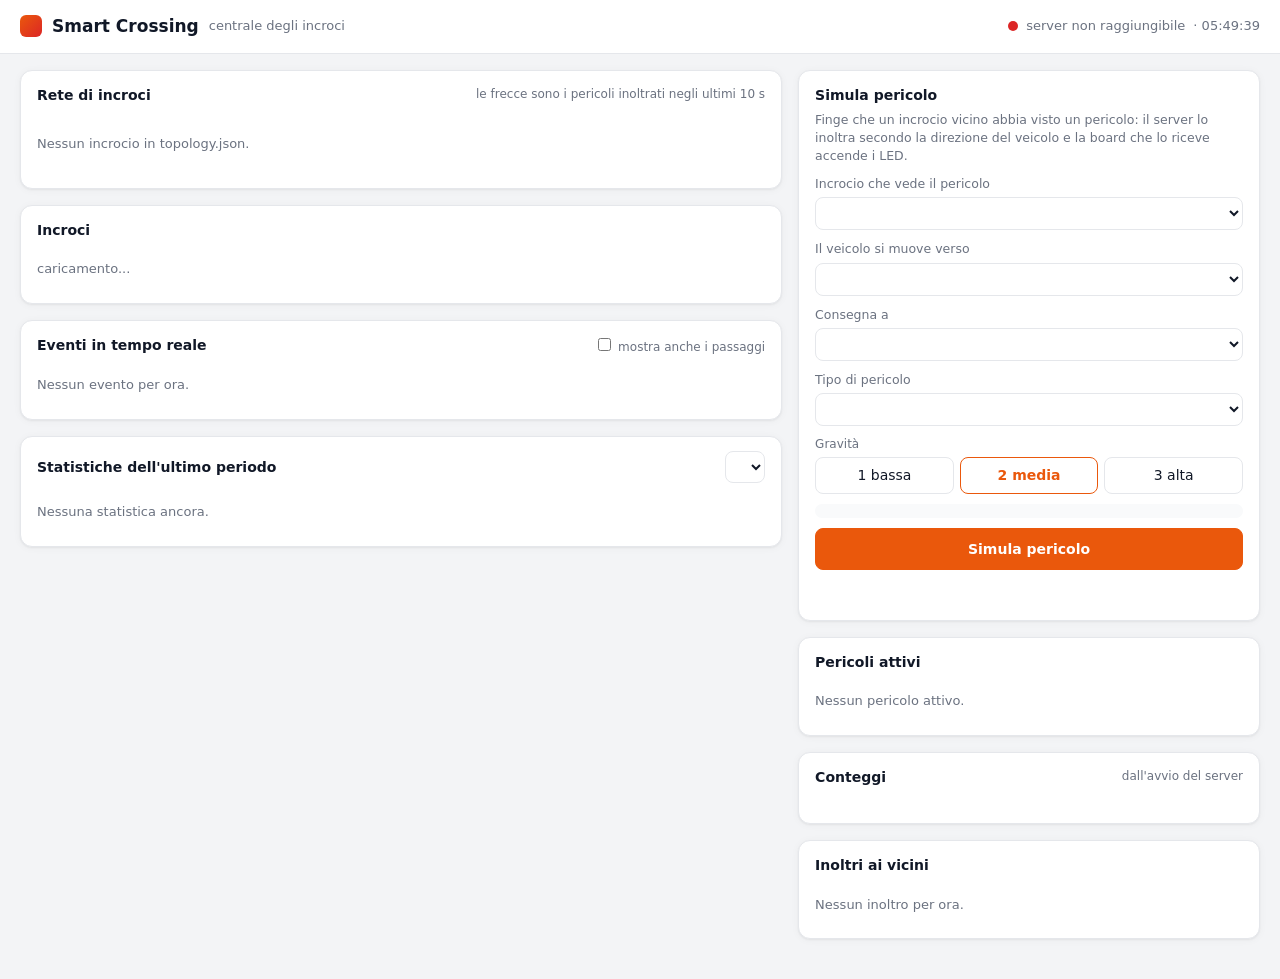
==== commit 3a5f18a7: "Major changes: cambiate delle cosete uWu" ====
--- a/src/server/console.html
+++ b/src/server/console.html
@@ -154,7 +154,7 @@
   <div class="conn"><span id="conn-dot" class="dot"></span><span id="conn-txt">connessione...</span><span id="conn-time"></span></div>
 </header>
 <div id="tokenbar" hidden>
-  Il server richiede un token:
+  Questa azione richiede il token (SC_TOKEN nel .env del server):
   <input id="token-in" type="password" placeholder="token" style="max-width:240px">
   <button id="token-save">Usa token</button>
 </div>
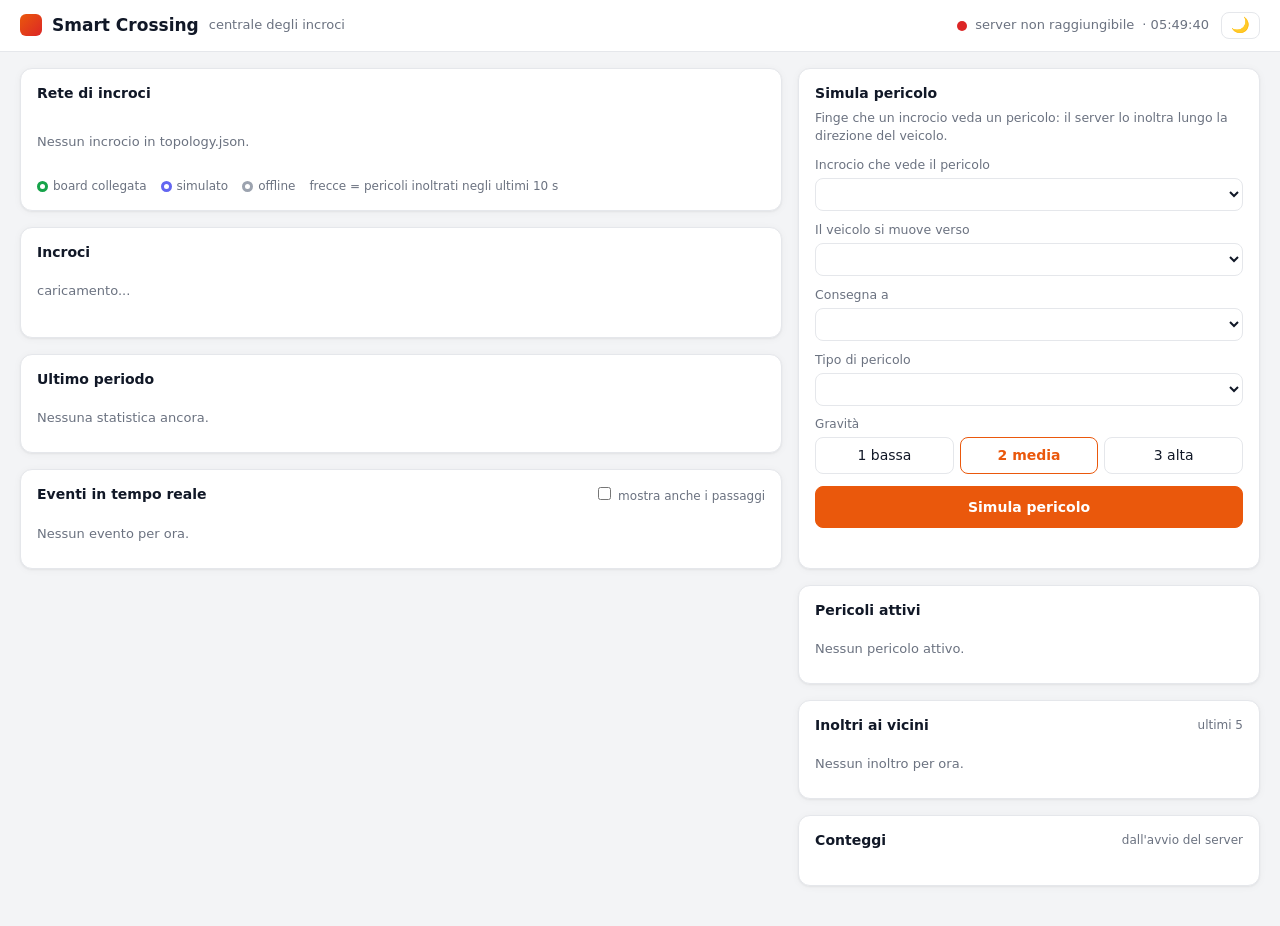
==== commit e54c01fa: "corretta ui" ====
--- a/src/server/console.html
+++ b/src/server/console.html
@@ -4,6 +4,10 @@
 <meta charset="utf-8">
 <meta name="viewport" content="width=device-width, initial-scale=1">
 <title>Smart Crossing - centrale</title>
+<script>
+  // tema scelto l'ultima volta (prima del disegno, cosi' la pagina non lampeggia)
+  try { const t = localStorage.getItem("sc_console_theme"); if (t) document.documentElement.dataset.theme = t; } catch (e) {}
+</script>
 <style>
   :root {
     --bg: #f3f4f6; --card: #ffffff; --ink: #111827; --muted: #6b7280; --line: #e5e7eb; --soft: #f9fafb;
@@ -11,22 +15,30 @@
     --emergency: #dc2626; --violation: #ea580c; --risk: #d97706; --info: #2563eb;
     --radius: 12px; --shadow: 0 1px 2px rgba(0,0,0,.05), 0 1px 8px rgba(0,0,0,.04);
   }
+  :root[data-theme="dark"] {
+    --bg: #0d1117; --card: #161b22; --ink: #e6edf3; --muted: #8b949e; --line: #2a313b; --soft: #1c222b;
+    --warn: #f0b429; --warn-bg: #3a2e12; --shadow: none;
+  }
   @media (prefers-color-scheme: dark) {
-    :root { --bg: #0d1117; --card: #161b22; --ink: #e6edf3; --muted: #8b949e; --line: #2a313b; --soft: #1c222b;
-            --warn: #f0b429; --warn-bg: #3a2e12; --shadow: none; }
+    :root:not([data-theme="light"]) {
+      --bg: #0d1117; --card: #161b22; --ink: #e6edf3; --muted: #8b949e; --line: #2a313b; --soft: #1c222b;
+      --warn: #f0b429; --warn-bg: #3a2e12; --shadow: none;
+    }
   }
   * { box-sizing: border-box; }
   body { margin: 0; background: var(--bg); color: var(--ink); font: 14px/1.45 system-ui, -apple-system, "Segoe UI", Roboto, sans-serif; }
-  header { display: flex; align-items: center; justify-content: space-between; gap: 12px; padding: 14px 20px;
+  header { display: flex; align-items: center; justify-content: space-between; gap: 12px; padding: 12px 20px;
            background: var(--card); border-bottom: 1px solid var(--line); position: sticky; top: 0; z-index: 5; }
   .brand { font-weight: 700; font-size: 17px; display: flex; align-items: center; gap: 10px; }
   .brand small { font-weight: 500; color: var(--muted); font-size: 13px; }
   .logo { width: 22px; height: 22px; border-radius: 6px; background: linear-gradient(135deg, var(--violation), var(--emergency)); }
+  .right { display: flex; align-items: center; gap: 12px; }
   .conn { display: flex; align-items: center; gap: 8px; color: var(--muted); font-size: 13px; }
   .dot { width: 10px; height: 10px; border-radius: 50%; background: var(--off); display: inline-block; flex: none; }
   .dot.ok { background: var(--ok); box-shadow: 0 0 0 3px rgba(22,163,74,.18); }
   .dot.bad { background: var(--emergency); }
   .dot.virt { background: var(--virt); }
+  #theme { padding: 5px 9px; font-size: 15px; line-height: 1; }
   #tokenbar { padding: 10px 20px; background: var(--warn-bg); color: var(--warn); display: flex; gap: 8px; align-items: center; flex-wrap: wrap; }
   #tokenbar[hidden] { display: none; }
   main { display: grid; grid-template-columns: minmax(0, 1.65fr) minmax(300px, 1fr); gap: 16px; padding: 16px 20px 40px; max-width: 1500px; margin: 0 auto; }
@@ -36,58 +48,59 @@
   .card h2 { margin: 0 0 10px; font-size: 14px; font-weight: 650; display: flex; align-items: center; justify-content: space-between; gap: 8px; }
   .card h2 .side { font-weight: 400; color: var(--muted); font-size: 12px; display: flex; align-items: center; gap: 6px; }
   .hint { color: var(--muted); font-size: 12.5px; margin: -4px 0 10px; }
-  .muted { color: var(--muted); }
   .empty { color: var(--muted); font-size: 13px; padding: 10px 0; }
+  .small { font-size: 12px; color: var(--muted); }
 
   /* mappa */
   #map svg { width: 100%; height: auto; display: block; }
   .edge { stroke: var(--line); stroke-width: 6; stroke-linecap: round; }
-  .exit { stroke: var(--line); stroke-width: 4; stroke-dasharray: 2 8; stroke-linecap: round; }
-  .vialbl { fill: var(--muted); font-size: 13px; }
-  .nlbl { fill: var(--ink); font-size: 14px; font-weight: 600; }
-  .nsub { fill: var(--muted); font-size: 12px; }
-  .nsub.on { fill: #fff; font-weight: 600; }
+  .nnum { fill: var(--ink); font-size: 15px; font-weight: 700; }
+  .nlbl { fill: var(--ink); font-size: 12px; font-weight: 600; paint-order: stroke; stroke: var(--card); stroke-width: 4px; }
   .ncirc { stroke-width: 4; fill: var(--card); }
   .ncirc.online { stroke: var(--ok); }
   .ncirc.offline { stroke: var(--off); }
-  .ncirc.virtual { stroke: var(--virt); stroke-dasharray: 6 5; }
+  .ncirc.sim { stroke: var(--virt); stroke-dasharray: 5 4; }
+  .ncirc.main { stroke-width: 6; }
   .ncirc.alert-local { fill: var(--violation); }
   .ncirc.alert-emergency { fill: var(--emergency); }
   .ring { fill: none; stroke: var(--risk); stroke-width: 3; animation: ring 1.2s ease-out infinite; transform-box: fill-box; transform-origin: center; }
   @keyframes ring { from { transform: scale(1); opacity: .9; } to { transform: scale(1.6); opacity: 0; } }
   .fwd { fill: none; stroke-width: 3.5; stroke-dasharray: 10 8; animation: dash 0.8s linear infinite; }
   @keyframes dash { to { stroke-dashoffset: -18; } }
-
-  /* nodi */
-  .nodes { display: grid; grid-template-columns: repeat(auto-fill, minmax(250px, 1fr)); gap: 12px; }
-  .node { border: 1px solid var(--line); border-radius: 10px; padding: 12px; background: var(--soft); display: flex; flex-direction: column; gap: 8px; }
-  .node.alert { border-color: var(--risk); box-shadow: 0 0 0 2px rgba(217,119,6,.25); }
-  .node-head { display: flex; align-items: center; gap: 8px; }
-  .node-head b { font-size: 14.5px; }
+  .legend { display: flex; flex-wrap: wrap; gap: 14px; font-size: 12px; color: var(--muted); margin-top: 6px; }
+  .legend span { display: inline-flex; align-items: center; gap: 5px; }
+  .legend i { width: 11px; height: 11px; border-radius: 50%; border: 3px solid var(--c); display: inline-block; }
+
+  /* incroci */
+  .main-node { border: 1px solid var(--line); border-radius: 10px; padding: 12px; background: var(--soft); display: flex; flex-direction: column; gap: 9px; }
+  .main-node.alert { border-color: var(--risk); box-shadow: 0 0 0 2px rgba(217,119,6,.25); }
+  .node-head { display: flex; align-items: center; gap: 8px; flex-wrap: wrap; }
+  .node-head b { font-size: 15px; }
   .tag { font-size: 11px; padding: 1px 7px; border-radius: 999px; border: 1px solid var(--line); color: var(--muted); white-space: nowrap; }
-  .tag.virt { color: var(--virt); border-color: var(--virt); }
+  .tag.main { color: var(--ok); border-color: var(--ok); }
   .tag.sim { color: var(--virt); border-color: var(--virt); }
   .tag.end { color: var(--muted); }
-  .node-sub { color: var(--muted); font-size: 12.5px; }
-  .metrics { display: grid; grid-template-columns: repeat(4, 1fr); gap: 6px; }
-  .metric { background: var(--card); border: 1px solid var(--line); border-radius: 8px; padding: 5px 7px; }
-  .metric .v { font-weight: 650; font-size: 15px; font-variant-numeric: tabular-nums; }
-  .metric .k { color: var(--muted); font-size: 11px; }
-  .leds { display: flex; gap: 12px; align-items: flex-end; }
-  .led { display: flex; flex-direction: column; align-items: center; gap: 3px; font-size: 10.5px; color: var(--muted); }
-  .led i { width: 14px; height: 14px; border-radius: 50%; background: var(--line); display: block; }
+  .metrics { display: grid; grid-template-columns: repeat(3, 1fr); gap: 6px; }
+  .metric { background: var(--card); border: 1px solid var(--line); border-radius: 8px; padding: 6px 8px; }
+  .metric .v { font-weight: 650; font-size: 17px; font-variant-numeric: tabular-nums; }
+  .metric .k { color: var(--muted); font-size: 11.5px; }
+  .leds { display: flex; gap: 14px; align-items: flex-end; flex-wrap: wrap; }
+  .led { display: flex; flex-direction: column; align-items: center; gap: 3px; font-size: 11px; color: var(--muted); }
+  .led i { width: 15px; height: 15px; border-radius: 50%; background: var(--line); display: block; }
   .led.m1 i, .led.m2 i, .led.m3 i { background: var(--c); box-shadow: 0 0 8px var(--c); }
   .led.m2 i { animation: blink 1s steps(1) infinite; }
   .led.m3 i { animation: blink .25s steps(1) infinite; }
   @keyframes blink { 50% { background: var(--line); box-shadow: none; } }
-  .warns { display: flex; flex-direction: column; gap: 3px; }
-  .warns div { background: var(--warn-bg); color: var(--warn); border-radius: 6px; padding: 3px 8px; font-size: 12px; }
+  .warns div { background: var(--warn-bg); color: var(--warn); border-radius: 6px; padding: 3px 8px; font-size: 12px; margin-top: 3px; }
   .incoming { border-left: 4px solid var(--c, var(--risk)); background: var(--card); border-radius: 6px; padding: 6px 8px; font-size: 12.5px; }
-  .incoming b { display: block; }
-  .small { font-size: 12px; color: var(--muted); }
-
-  /* feed */
-  #feed { display: flex; flex-direction: column; gap: 6px; max-height: 560px; overflow-y: auto; padding-right: 4px; }
+  .others { margin-top: 12px; display: flex; flex-direction: column; }
+  .other { display: flex; align-items: center; gap: 8px; padding: 7px 2px; border-top: 1px solid var(--line); font-size: 13px; }
+  .other .nm { flex: 1; min-width: 0; overflow: hidden; text-overflow: ellipsis; white-space: nowrap; }
+  .other .st { font-size: 12px; color: var(--muted); white-space: nowrap; }
+  .other .st.alert { color: var(--violation); font-weight: 600; }
+
+  /* eventi */
+  #feed { display: flex; flex-direction: column; gap: 6px; max-height: 480px; overflow-y: auto; padding-right: 4px; }
   .ev { display: grid; grid-template-columns: 64px 1fr; gap: 8px; padding: 8px 10px; border-radius: 8px; background: var(--soft);
         border-left: 4px solid var(--c, var(--off)); }
   .ev.fresh { animation: fresh 2.5s ease-out; }
@@ -108,50 +121,40 @@
   button.primary { background: var(--violation); border-color: var(--violation); color: #fff; font-weight: 600; width: 100%; padding: 10px; }
   button.primary:hover { filter: brightness(1.07); }
   button.mini { padding: 3px 9px; font-size: 12px; }
-  .seg { display: grid; grid-template-columns: repeat(3, 1fr); gap: 6px; margin-bottom: 10px; }
+  .seg { display: grid; grid-template-columns: repeat(3, 1fr); gap: 6px; margin-bottom: 12px; }
   .seg button.on { border-color: var(--violation); color: var(--violation); font-weight: 600; }
-  .route { font-size: 13px; background: var(--soft); border-radius: 8px; padding: 7px 9px; margin-bottom: 10px; }
-  .quick { display: flex; flex-wrap: wrap; gap: 6px; margin-top: 10px; }
-  .quick button { font-size: 12px; padding: 5px 9px; }
   .msg { font-size: 13px; margin-top: 8px; min-height: 18px; }
   .msg.ok { color: var(--ok); } .msg.err { color: var(--emergency); }
-  .row2 { display: grid; grid-template-columns: 1fr 1fr; gap: 8px; }
-
-  /* liste e tabelle */
+
+  /* liste */
   .act { display: flex; align-items: center; gap: 8px; padding: 7px 0; border-bottom: 1px solid var(--line); }
   .act:last-child { border-bottom: 0; }
   .act .bar { width: 4px; align-self: stretch; border-radius: 2px; background: var(--c); }
   .act .body { flex: 1; min-width: 0; }
-  .bars { display: flex; flex-direction: column; gap: 6px; }
+  .bars { display: flex; flex-direction: column; gap: 6px; margin-top: 10px; }
   .barrow { display: grid; grid-template-columns: minmax(0, 1.3fr) 2fr 36px; gap: 8px; align-items: center; font-size: 12.5px; }
   .barrow .track { height: 8px; border-radius: 4px; background: var(--soft); overflow: hidden; }
   .barrow .fill { height: 100%; background: var(--c); border-radius: 4px; }
   .barrow .n { text-align: right; font-variant-numeric: tabular-nums; font-weight: 600; }
-  .totals { display: grid; grid-template-columns: repeat(4, 1fr); gap: 6px; margin-bottom: 12px; }
-  table { width: 100%; border-collapse: collapse; font-size: 12.5px; }
-  th { text-align: left; color: var(--muted); font-weight: 500; padding: 4px 6px; border-bottom: 1px solid var(--line); }
-  td { padding: 5px 6px; border-bottom: 1px solid var(--line); vertical-align: top; }
-  td.num, th.num { text-align: right; font-variant-numeric: tabular-nums; }
+  .fw { display: grid; grid-template-columns: 62px 1fr auto; gap: 8px; align-items: center; padding: 6px 0; border-bottom: 1px solid var(--line); font-size: 12.5px; }
+  .fw:last-child { border-bottom: 0; }
+  .fw .t { color: var(--muted); font-variant-numeric: tabular-nums; }
   .st-ok { color: var(--ok); } .st-wait { color: var(--risk); } .st-virt { color: var(--virt); }
-  .chips { display: flex; flex-wrap: wrap; gap: 6px; margin: 6px 0 10px; }
-  .chip { background: var(--soft); border: 1px solid var(--line); border-radius: 8px; padding: 4px 9px; font-size: 12.5px; }
-  .chip b { font-variant-numeric: tabular-nums; }
-  .cam h3 { font-size: 13px; margin: 12px 0 2px; }
-  .scroll { overflow-x: auto; }
-  /* telefono: in fondo, cosi' vince sulle regole sopra */
   @media (max-width: 600px) {
     header { padding: 10px 16px; }
     .brand small, #conn-time, .card h2 .side.hide-narrow { display: none; }
     .brand { font-size: 15px; white-space: nowrap; }
     .conn { font-size: 12px; white-space: nowrap; }
-    .metrics, .totals { grid-template-columns: repeat(2, 1fr); }
   }
 </style>
 </head>
 <body>
 <header>
   <div class="brand"><span class="logo"></span>Smart Crossing <small>centrale degli incroci</small></div>
-  <div class="conn"><span id="conn-dot" class="dot"></span><span id="conn-txt">connessione...</span><span id="conn-time"></span></div>
+  <div class="right">
+    <div class="conn"><span id="conn-dot" class="dot"></span><span id="conn-txt">connessione...</span><span id="conn-time"></span></div>
+    <button id="theme" title="tema chiaro / scuro">🌙</button>
+  </div>
 </header>
 <div id="tokenbar" hidden>
   Questa azione richiede il token (SC_TOKEN nel .env del server):
@@ -162,13 +165,25 @@
 <main>
   <div class="col">
     <section class="card" id="map">
-      <h2>Rete di incroci <span class="side hide-narrow">le frecce sono i pericoli inoltrati negli ultimi 10 s</span></h2>
+      <h2>Rete di incroci <span class="side hide-narrow" id="map-side"></span></h2>
       <div id="map-svg" class="empty">caricamento...</div>
+      <div class="legend">
+        <span style="--c:var(--ok)"><i></i>board collegata</span>
+        <span style="--c:var(--virt)"><i></i>simulato</span>
+        <span style="--c:var(--off)"><i></i>offline</span>
+        <span>frecce = pericoli inoltrati negli ultimi 10 s</span>
+      </div>
     </section>
 
     <section class="card">
       <h2>Incroci <span class="side" id="nodes-side"></span></h2>
-      <div id="nodes" class="nodes"><div class="empty">caricamento...</div></div>
+      <div id="main-node"><div class="empty">caricamento...</div></div>
+      <div id="others" class="others"></div>
+    </section>
+
+    <section class="card">
+      <h2>Ultimo periodo <span class="side" id="stats-side"></span></h2>
+      <div id="stats"><div class="empty">Nessuna statistica ancora.</div></div>
     </section>
 
     <section class="card">
@@ -177,18 +192,12 @@
       </h2>
       <div id="feed"><div class="empty" id="feed-empty">Nessun evento per ora.</div></div>
     </section>
-
-    <section class="card">
-      <h2>Statistiche dell'ultimo periodo <span class="side"><select id="stats-node" style="width:auto"></select></span></h2>
-      <div id="stats"><div class="empty">Nessuna statistica ancora.</div></div>
-    </section>
   </div>
 
   <div class="col">
     <section class="card" id="sim">
       <h2>Simula pericolo</h2>
-      <p class="hint">Finge che un incrocio vicino abbia visto un pericolo: il server lo inoltra secondo la
-        direzione del veicolo e la board che lo riceve accende i LED.</p>
+      <p class="hint">Finge che un incrocio veda un pericolo: il server lo inoltra lungo la direzione del veicolo.</p>
       <label class="f">Incrocio che vede il pericolo <select id="sim-from"></select></label>
       <label class="f">Il veicolo si muove verso <select id="sim-towards"></select></label>
       <label class="f">Consegna a <select id="sim-to"></select></label>
@@ -197,9 +206,7 @@
       <div class="seg" id="sim-sev">
         <button data-v="1">1 bassa</button><button data-v="2" class="on">2 media</button><button data-v="3">3 alta</button>
       </div>
-      <div class="route" id="sim-route"></div>
       <button class="primary" id="sim-go">Simula pericolo</button>
-      <div class="quick" id="sim-quick"></div>
       <div class="msg" id="sim-msg"></div>
     </section>
 
@@ -209,14 +216,14 @@
     </section>
 
     <section class="card">
+      <h2>Inoltri ai vicini <span class="side">ultimi 5</span></h2>
+      <div id="forwards"><div class="empty">Nessun inoltro per ora.</div></div>
+    </section>
+
+    <section class="card">
       <h2>Conteggi <span class="side">dall'avvio del server</span></h2>
-      <div class="totals" id="totals"></div>
+      <div class="metrics" id="totals"></div>
       <div class="bars" id="counts"></div>
-    </section>
-
-    <section class="card">
-      <h2>Inoltri ai vicini <span class="side" id="fwd-n"></span></h2>
-      <div class="scroll" id="forwards"><div class="empty">Nessun inoltro per ora.</div></div>
     </section>
   </div>
 </main>
@@ -224,13 +231,15 @@
 <script>
 "use strict";
 const CLASSI = { vehicle: "veicolo", person: "pedone", cyclist: "ciclista", emergency: "mezzo di soccorso" };
-const CLASSI_PL = { vehicle: "Veicoli", person: "Pedoni", cyclist: "Ciclisti", emergency: "Soccorso" };
 const CAT_IT = { emergency: "emergenza", violation: "infrazione", risk: "rischio", info: "info" };
-const RUOLI = { local: ["locale", "var(--violation)"], remote: ["vicini", "var(--risk)"],
-                emergency: ["soccorso", "var(--emergency)"], status: ["server", "var(--ok)"],
-                any: ["pericolo", "var(--violation)"], none: ["-", "var(--off)"] };
-const S = { token: "", evAfter: 0, evInit: false, kinds: {}, kindList: [], nodes: [], byId: {}, fwu: true,
-            offset: 0, lastOk: 0, summary: null, fwds: [], sev: 2, statsNode: "", simReady: false };
+// nomi e colori dei LED della board, secondo il ruolo (config leds.roles)
+const RUOLI = { hazard: ["pericolo", "#ef4444"], cyclist: ["ciclista", "#22c55e"], person: ["pedone", "#facc15"],
+                emergency: ["soccorso", "#3b82f6"], vehicle: ["veicolo", "#a855f7"], local: ["locale", "var(--violation)"],
+                remote: ["vicini", "var(--risk)"], status: ["server", "var(--ok)"], any: ["pericolo", "var(--violation)"],
+                none: ["-", "var(--off)"] };
+const DIREZIONI = ["nord", "nord-est", "est", "sud-est", "sud", "sud-ovest", "ovest", "nord-ovest"];
+const S = { token: "", evAfter: 0, evInit: false, kinds: {}, kindList: [], nodes: [], byId: {},
+            offset: 0, lastOk: 0, summary: null, fwds: [], sev: 2, simReady: false, mainId: null };
 const $ = (s) => document.querySelector(s);
 
 function esc(v) {
@@ -317,6 +326,20 @@
   $("#conn-time").textContent = " · " + new Date().toLocaleTimeString("it-IT");
 }
 
+/* ------------------------------------------------------------------ tema */
+
+function isDark() {
+  const t = document.documentElement.dataset.theme;
+  return t ? t === "dark" : matchMedia("(prefers-color-scheme: dark)").matches;
+}
+function showThemeIcon() { $("#theme").textContent = isDark() ? "☀️" : "🌙"; }
+$("#theme").onclick = () => {
+  const t = isDark() ? "light" : "dark";
+  document.documentElement.dataset.theme = t;
+  try { localStorage.setItem("sc_console_theme", t); } catch (e) {}
+  showThemeIcon();
+};
+
 /* ------------------------------------------------------------------ eventi */
 
 function addEvent(it, fresh) {
@@ -332,33 +355,18 @@
     title = esc(kindLabel(m.kind));
     badges += cancel ? '<span class="tag end">terminato</span>' : `<span class="sev">gravità ${esc(m.severity)}</span>`;
     if (it.simulated || m.simulated) badges += '<span class="tag sim">simulato</span>';
-    if (t === "remote_hazard") {
-      badges += '<span class="tag">da un vicino</span>';
-      meta.push(esc(nodeName(it.node)) + " ha ricevuto da " + esc(nodeName(m.from_node)));
-    } else {
-      meta.push(esc(nodeName(it.node)) + (m.camera && m.camera !== "sim" ? " · " + esc(m.camera) : ""));
-    }
-    if (a.class) meta.push(esc(CLASSI[a.class] || a.class) + (a.track ? " #" + esc(a.track) : ""));
+    if (t === "remote_hazard") meta.push(esc(nodeName(it.node)) + " da " + esc(nodeName(m.from_node)));
+    else meta.push(esc(nodeName(it.node)));
+    if (a.class) meta.push(esc(CLASSI[a.class] || a.class));
     if (a.towards || m.towards) meta.push("verso «" + esc(a.towards || m.towards) + "»");
-    if (a.speed_kmh != null) meta.push(esc(a.speed_kmh) + " km/h");
-    else if (a.speed_rel != null) meta.push("vel. relativa " + esc(a.speed_rel));
-    if (m.where && m.where.zone) meta.push("zona " + esc(m.where.zone));
-    if (m.where && m.where.line) meta.push("linea " + esc(m.where.line));
-    if (cancel && m.details && m.details.duration_s != null) meta.push("durata " + dur(m.details.duration_s));
     const fw = it.forwarded_to || [];
     if (fw.length) meta.push("<b>" + (cancel ? "fine inoltrata a " : "inoltrato a ") + fw.map((x) => esc(nodeName(x))).join(", ") + "</b>");
-    else if (t === "hazard" && !cancel && m.propagate === false) meta.push("solo locale");
     el.className = "ev cat-" + cat + (cancel ? " cancel" : "");
   } else {
     if (!$("#show-tracks").checked) return;
     if (t === "track") {
       title = "Passaggio " + esc(CLASSI[m.class] || m.class || "");
       if (m.from || m.to) meta.push(esc(m.from || "?") + " → " + esc(m.to || "?"));
-      if (m.duration_s != null) meta.push(dur(m.duration_s));
-      const sp = m.speed_kmh || m.speed_rel;
-      if (sp && sp.avg != null) meta.push((m.speed_kmh ? num(sp.avg, 0) + " km/h" : "vel. rel. " + num(sp.avg, 2)));
-      if (m.crosswalk_crossing) meta.push("strisce " + esc(m.crosswalk_crossing.direction || ""));
-      if (m.events && m.events.length) meta.push("eventi: " + m.events.map((k) => esc(kindLabel(k))).join(", "));
     } else if (t === "movement") {
       title = "Movimento tra camere " + esc(CLASSI[m.class] || m.class || "");
       meta.push(esc(m.from) + " → " + esc(m.to));
@@ -375,11 +383,11 @@
   const empty = $("#feed-empty");
   if (empty) empty.remove();
   feed.insertBefore(el, feed.firstChild);
-  while (feed.children.length > 150) feed.removeChild(feed.lastChild);
+  while (feed.children.length > 100) feed.removeChild(feed.lastChild);
 }
 
 async function pollEvents() {
-  const q = S.evInit ? "after=" + S.evAfter + "&limit=200" : "limit=60";
+  const q = S.evInit ? "after=" + S.evAfter + "&limit=200" : "limit=40";
   const d = await api("/api/events?" + q + "&exclude=scene");
   if (S.evInit && d.last < S.evAfter) $("#feed").innerHTML = ""; // server ripartito con un database nuovo
   for (const it of d.messages) addEvent(it, S.evInit);
@@ -387,7 +395,15 @@
   S.evInit = true;
 }
 
-/* ------------------------------------------------------------------ nodi e mappa */
+/* ------------------------------------------------------------------ incroci */
+
+// la board vera: un incrocio che manda il suo stato (gli altri sono simulati dal client.py o dalla dashboard)
+function findMain() {
+  const real = S.nodes.filter((n) => n.status || n.last_seen);
+  const on = real.filter((n) => n.online);
+  return (on[0] || real[0] || null);
+}
+function isSim(n) { return n.id !== S.mainId && !n.status; }
 
 function ledsHtml(leds) {
   if (!leds || !Array.isArray(leds.modes)) return "";
@@ -400,138 +416,154 @@
   }).join("") + "</div>";
 }
 
-function nodeCard(n) {
+function groupBy(list, key) {
+  const m = new Map();
+  for (const x of list) { const k = key(x); if (!m.has(k)) m.set(k, []); m.get(k).push(x); }
+  return [...m.values()];
+}
+
+function mainCard(n) {
   const st = n.status || {};
   const cam = Object.values(st.cameras || {})[0] || {};
   const sys = st.system || {};
   const local = (S.summary ? S.summary.active : []).filter((a) => a.node === n.id);
   const incoming = n.active_remote || [];
-  let dot = "dot", stato;
-  if (n.online) { dot += " ok"; stato = "online · visto " + ago(n.last_seen); }
-  else if (n.virtual) { dot += " virt"; stato = "virtuale (nessuna board) · si simula dalla dashboard"; }
-  else stato = n.last_seen ? "offline · visto " + ago(n.last_seen) : "mai visto";
-  if (n.ip && !n.virtual) stato += " · " + esc(n.ip);
-  let h = `<div class="node${incoming.length || local.length ? " alert" : ""}">
-    <div class="node-head"><span class="${dot}"></span><b>${esc(n.name)}</b>
-      ${n.name !== n.id ? `<span class="small">${esc(n.id)}</span>` : ""}
-      ${n.virtual ? '<span class="tag virt">virtuale</span>' : ""}${n.in_topology ? "" : '<span class="tag">fuori topologia</span>'}</div>
-    <div class="node-sub">${stato}</div>`;
+  const stato = n.online ? "online · aggiornato " + ago(n.last_seen) : (n.last_seen ? "offline · visto " + ago(n.last_seen) : "mai visto");
+  let h = `<div class="main-node${incoming.length || local.length ? " alert" : ""}">
+    <div class="node-head"><span class="dot${n.online ? " ok" : ""}"></span><b>${esc(n.name)}</b>
+      <span class="small">${esc(n.id)}</span><span class="tag main">board</span></div>
+    <div class="small">${stato}</div>`;
   if (n.status) {
     h += `<div class="metrics">
-      <div class="metric"><div class="v">${num(cam.fps, 1)}</div><div class="k">FPS</div></div>
+      <div class="metric"><div class="v">${num(cam.fps, 1)}</div><div class="k">FPS camera</div></div>
       <div class="metric"><div class="v">${sys.cpu_temp_c != null ? num(sys.cpu_temp_c, 0) + "°" : "-"}</div><div class="k">temperatura</div></div>
-      <div class="metric"><div class="v">${num(st.active_tracks)}</div><div class="k">tracce attive</div></div>
-      <div class="metric"><div class="v">${num(st.outbox)}</div><div class="k">coda invio</div></div>
+      <div class="metric"><div class="v">${num(st.active_tracks)}</div><div class="k">oggetti in vista</div></div>
     </div>`;
-    if (st.leds && st.leds.modes) h += '<div class="small">LED della board (dall\'ultimo stato ricevuto)</div>' + ledsHtml(st.leds);
-    const w = st.warnings || [];
-    if (w.length) h += '<div class="warns">' + w.map((x) => `<div>${esc(x)}</div>`).join("") + "</div>";
-  }
-  // stessi pericoli raggruppati: la scheda resta corta anche con tanti eventi uguali
+    if (st.leds && st.leds.modes) h += ledsHtml(st.leds);
+    const w = st.wearable;
+    if (w && w.enabled) h += `<div class="small">Bracciale del ciclista: ${w.alert ? '<b style="color:var(--violation)">ALLARME · ' + esc(kindLabel(w.alert)) + "</b>" : "collegato, nessun allarme"}</div>`;
+    const warns = st.warnings || [];
+    if (warns.length) h += '<div class="warns">' + warns.map((x) => `<div>${esc(x)}</div>`).join("") + "</div>";
+  }
   for (const g of groupBy(local, (a) => a.kind)) {
-    const a = g[0], fw = [...new Set(g.flatMap((x) => x.forwarded_to))];
-    h += `<div class="incoming cat-${esc(a.category || kindCat(a.kind))}"><b>Visto qui: ${esc(kindLabel(a.kind))}${g.length > 1 ? " ×" + g.length : ""}</b>
-      gravità ${Math.max(...g.map((x) => x.severity || 1))}${g.every((x) => x.simulated) ? " · simulato" : ""}${fw.length ? " · inoltrato a " + fw.map((x) => esc(nodeName(x))).join(", ") : ""}</div>`;
+    const a = g[0];
+    h += `<div class="incoming cat-${esc(a.category || kindCat(a.kind))}"><b>Visto qui: ${esc(kindLabel(a.kind))}${g.length > 1 ? " ×" + g.length : ""}</b></div>`;
   }
   for (const g of groupBy(incoming, (a) => a.kind + "|" + a.from_node)) {
     const a = g[g.length - 1];
-    const left = Math.max(0, Math.round((Math.max(...g.map((x) => x.expires || 0)) - serverNow()) / 1000));
-    h += `<div class="incoming cat-${esc(a.category || kindCat(a.kind))}"><b>In arrivo da ${esc(nodeName(a.from_node))}: ${esc(kindLabel(a.kind))}${g.length > 1 ? " ×" + g.length : ""}</b>
-      gravità ${Math.max(...g.map((x) => x.severity || 1))}${a.arrives_from ? " · arriva dalla via «" + esc(a.arrives_from) + "»" : ""} · scade tra ${left} s${a.simulated ? " · simulato" : ""}</div>`;
-  }
-  const nb = Object.entries(n.neighbors || {});
-  if (nb.length) h += `<div class="small">Vicini: ${nb.map(([v, d]) => "«" + esc(v) + "» → " + (d ? esc(nodeName(d)) : "fuori rete")).join(" · ")}</div>`;
-  const ib = n.inbox || {};
-  const c = n.counts || {};
-  let foot = `Casella: ${ib.total || 0} messaggi`;
-  if (ib.pending) foot += `, ${ib.pending} non ancora letti`;
-  if (n.polling) foot += " · la board legge la casella";
-  if (c.hazard || c.track) foot += ` · ricevuti: ${c.hazard || 0} pericoli, ${c.track || 0} passaggi`;
-  h += `<div class="small">${foot}</div></div>`;
-  return h;
-}
-
-function groupBy(list, key) {
-  const m = new Map();
-  for (const x of list) { const k = key(x); if (!m.has(k)) m.set(k, []); m.get(k).push(x); }
-  return [...m.values()];
-}
-
-function layout(nodes) {
-  const pos = {};
-  const free = nodes.filter((n) => !Array.isArray(n.pos));
-  const placed = nodes.length - free.length;
-  nodes.forEach((n) => { if (Array.isArray(n.pos)) pos[n.id] = [n.pos[0], n.pos[1]]; });
-  free.forEach((n, i) => {  // nodi senza "pos" in topology.json: in fila (sotto gli altri, se ce ne sono)
-    pos[n.id] = [(i + 1) / (free.length + 1), placed ? 0.92 : 0.5];
+    h += `<div class="incoming cat-${esc(a.category || kindCat(a.kind))}"><b>In arrivo da ${esc(nodeName(a.from_node))}: ${esc(kindLabel(a.kind))}</b></div>`;
+  }
+  return h + "</div>";
+}
+
+function otherRow(n) {
+  const local = (S.summary ? S.summary.active : []).filter((a) => a.node === n.id);
+  const inc = n.active_remote || [];
+  let st, cls = "st";
+  if (local.length) { st = "vede: " + kindLabel(local[0].kind); cls += " alert"; }
+  else if (inc.length) { st = "in arrivo: " + kindLabel(inc[inc.length - 1].kind); cls += " alert"; }
+  else st = isSim(n) ? "simulato" : (n.online ? "online" : "offline");
+  const dot = n.online && !isSim(n) ? "dot ok" : isSim(n) ? "dot virt" : "dot";
+  return `<div class="other"><span class="${dot}"></span><span class="nm">${esc(n.name)} <span class="small">${esc(n.id)}</span></span><span class="${cls}">${esc(st)}</span></div>`;
+}
+
+function renderNodes() {
+  const main = S.byId[S.mainId];
+  setHtml($("#main-node"), main ? mainCard(main) : '<div class="empty">Nessuna board collegata: accendete la UNO Q (server.url nel config).</div>');
+  const others = S.nodes.filter((n) => n.id !== S.mainId);
+  setHtml($("#others"), others.map(otherRow).join(""));
+  $("#nodes-side").textContent = main ? `board: ${main.id} · ${others.length} altri incroci` : `${S.nodes.length} incroci`;
+}
+
+/* ------------------------------------------------------------------ mappa */
+
+// posizioni dalle coordinate di topology.json (lat/lon), poi i nodi troppo vicini vengono allontanati
+function layout(nodes, W, H, M, minD) {
+  const P = {};
+  const geo = nodes.filter((n) => n.coordinates && n.coordinates.lat != null);
+  if (geo.length >= 2) {
+    const lat0 = geo.reduce((s, n) => s + n.coordinates.lat, 0) / geo.length;
+    const k = Math.cos(lat0 * Math.PI / 180);
+    const xy = geo.map((n) => [n.id, n.coordinates.lon * k, -n.coordinates.lat]);
+    const xs = xy.map((p) => p[1]), ys = xy.map((p) => p[2]);
+    const x0 = Math.min(...xs), y0 = Math.min(...ys);
+    const sx = (Math.max(...xs) - x0) || 1e-9, sy = (Math.max(...ys) - y0) || 1e-9;
+    const sc = Math.min((W - 2 * M) / sx, (H - 2 * M) / sy);
+    const ox = (W - sx * sc) / 2, oy = (H - sy * sc) / 2;
+    xy.forEach(([id, x, y]) => { P[id] = [ox + (x - x0) * sc, oy + (y - y0) * sc]; });
+  }
+  const free = nodes.filter((n) => !P[n.id]);
+  free.forEach((n, i) => {
+    P[n.id] = Array.isArray(n.pos) ? [M + n.pos[0] * (W - 2 * M), M + n.pos[1] * (H - 2 * M)]
+                                   : [M + (i + 1) / (free.length + 1) * (W - 2 * M), H - M];
   });
-  return pos;
+  const ids = Object.keys(P);
+  for (let it = 0; it < 300; it++) {  // allontana i nodi che si sovrappongono
+    let moved = false;
+    for (let i = 0; i < ids.length; i++) for (let j = i + 1; j < ids.length; j++) {
+      const a = P[ids[i]], b = P[ids[j]];
+      let dx = b[0] - a[0], dy = b[1] - a[1], d = Math.hypot(dx, dy);
+      if (d >= minD) continue;
+      if (d < 0.01) { dx = 1; dy = 0.3; d = Math.hypot(dx, dy); }
+      const push = (minD - d) / 2, ux = dx / d, uy = dy / d;
+      a[0] -= ux * push; a[1] -= uy * push; b[0] += ux * push; b[1] += uy * push;
+      moved = true;
+    }
+    for (const id of ids) {
+      P[id][0] = Math.min(W - M, Math.max(M, P[id][0]));
+      P[id][1] = Math.min(H - M, Math.max(M, P[id][1]));
+    }
+    if (!moved) break;
+  }
+  return P;
 }
 
 function renderMap() {
-  const nodes = S.nodes;
+  const nodes = S.nodes.filter((n) => n.in_topology !== false);
   const box = $("#map-svg");
   if (!nodes.length) { setHtml(box, '<div class="empty">Nessun incrocio in topology.json.</div>'); return; }
-  // viewBox grande quanto la scheda (scritte leggibili); sul telefono la mappa si gira in verticale
-  const W = Math.max(280, Math.round(box.clientWidth || 800));
+  const W = Math.max(300, Math.round(box.clientWidth || 800));
   const narrow = W < 560;
-  const R = narrow ? 22 : 30, M = narrow ? 46 : 70;
-  const H = narrow ? Math.max(300, 130 * nodes.length) : 200;
-  const p01 = layout(nodes);
-  const P = {};
-  for (const id in p01) {
-    const [x, y] = p01[id];
-    P[id] = narrow ? [W * 0.36 + (y - 0.5) * (W - 2 * M), M + x * (H - 2 * M)] : [M + x * (W - 2 * M), 34 + y * (H - 88)];
-  }
-  const cx = Object.values(P).reduce((s, p) => s + p[0], 0) / nodes.length;
-  const cy = Object.values(P).reduce((s, p) => s + p[1], 0) / nodes.length;
-  let edges = "", labels = "", circles = "", arrows = "";
+  const R = narrow ? 15 : 19, M = narrow ? 34 : 48;
+  // altezza dalle proporzioni reali della zona (piu' larga che alta -> mappa bassa)
+  const geo = nodes.filter((n) => n.coordinates && n.coordinates.lat != null);
+  let ratio = 0.55;
+  if (geo.length >= 2) {
+    const lat0 = geo[0].coordinates.lat, k = Math.cos(lat0 * Math.PI / 180);
+    const w = Math.max(...geo.map((n) => n.coordinates.lon * k)) - Math.min(...geo.map((n) => n.coordinates.lon * k));
+    const h = Math.max(...geo.map((n) => n.coordinates.lat)) - Math.min(...geo.map((n) => n.coordinates.lat));
+    if (w > 0) ratio = h / w;
+  }
+  const H = Math.round(Math.min(narrow ? 520 : 440, Math.max(240, W * ratio + 2 * M)));
+  const P = layout(nodes, W, H, M, narrow ? 2 * R + 34 : 2 * R + 60);
+  box.classList.remove("empty");
+
+  let edges = "", circles = "", arrows = "";
   const done = {};
-  box.classList.remove("empty");
   for (const n of nodes) {
-    const exits = [];
-    for (const [via, dest] of Object.entries(n.neighbors || {})) {
-      const a = P[n.id], b = dest ? P[dest] : null;
-      if (b) {
-        const key = [n.id, dest].sort().join("|");
-        if (!done[key]) { done[key] = 1; edges += `<line class="edge" x1="${a[0]}" y1="${a[1]}" x2="${b[0]}" y2="${b[1]}"/>`; }
-        // nome della via accanto al tratto, spostato di lato rispetto alla strada
-        const l = Math.hypot(b[0] - a[0], b[1] - a[1]) || 1;
-        const t = Math.min(0.3, (R + 26) / l);
-        const px = -(b[1] - a[1]) / l, py = (b[0] - a[0]) / l;
-        const side = py > 0 || (py === 0 && px > 0) ? -1 : 1;  // sopra (orizzontale) o a sinistra (verticale)
-        const lx = a[0] + (b[0] - a[0]) * t + px * 14 * side, ly = a[1] + (b[1] - a[1]) * t + py * 14 * side + 4;
-        labels += `<text class="vialbl" x="${lx}" y="${ly}" text-anchor="${narrow ? "end" : "middle"}">${esc(via)}</text>`;
-      } else exits.push(via);
+    for (const dest of Object.values(n.neighbors || {})) {
+      if (!dest || !P[dest] || dest === n.id) continue;
+      const key = [n.id, dest].sort().join("|");
+      if (done[key]) continue;
+      done[key] = 1;
+      const a = P[n.id], b = P[dest];
+      edges += `<line class="edge" x1="${a[0]}" y1="${a[1]}" x2="${b[0]}" y2="${b[1]}"><title>${esc(nodeName(n.id))} ↔ ${esc(nodeName(dest))}</title></line>`;
     }
-    exits.forEach((via, i) => {  // via che esce dalla rete: tratteggio verso l'esterno
-      const a = P[n.id];
-      let dx = a[0] - cx, dy = a[1] - cy;
-      const l = Math.hypot(dx, dy) || 1;
-      dx /= l; dy /= l;
-      if (!Math.hypot(a[0] - cx, a[1] - cy)) { dx = 0; dy = 1; }
-      const ang = Math.atan2(dy, dx) + (i - (exits.length - 1) / 2) * 0.6;
-      const L = M - 6, ex = a[0] + Math.cos(ang) * L, ey = a[1] + Math.sin(ang) * L;
-      edges += `<line class="exit" x1="${a[0]}" y1="${a[1]}" x2="${ex}" y2="${ey}"/>`;
-      const lt = narrow ? [a[0] - 14, a[1] + Math.sin(ang) * (R + 12) + 4] : [a[0] + Math.cos(ang) * L * 0.75, a[1] - 12];
-      labels += `<text class="vialbl" x="${lt[0]}" y="${lt[1]}" text-anchor="${narrow ? "end" : "middle"}">${esc(via)}</text>`;
-    });
   }
   const active = S.summary ? S.summary.active : [];
   for (const n of nodes) {
     const a = P[n.id];
     const loc = active.filter((x) => x.node === n.id);
-    let cls = "ncirc " + (n.online ? "online" : n.virtual ? "virtual" : "offline");
+    const main = n.id === S.mainId;
+    let cls = "ncirc " + (main ? (n.online ? "online main" : "offline main") : isSim(n) ? "sim" : n.online ? "online" : "offline");
     if (loc.some((x) => x.category === "emergency")) cls += " alert-emergency";
     else if (loc.length) cls += " alert-local";
     if ((n.active_remote || []).length) circles += `<circle class="ring" cx="${a[0]}" cy="${a[1]}" r="${R}"/>`;
-    circles += `<circle class="${cls}" cx="${a[0]}" cy="${a[1]}" r="${R}"/>`;
-    const sub = n.online ? "online" : n.virtual ? "virtuale" : "offline";
-    circles += narrow
-      ? `<text class="nlbl" x="${a[0] + R + 10}" y="${a[1] - 2}">${esc(n.name)}</text>
-         <text class="nsub" x="${a[0] + R + 10}" y="${a[1] + 15}">${esc(sub)}</text>`
-      : `<text class="nlbl" x="${a[0]}" y="${a[1] + R + 20}" text-anchor="middle">${esc(n.name)}</text>
-         <text class="nsub${loc.length ? " on" : ""}" x="${a[0]}" y="${a[1] + 5}" text-anchor="middle">${esc(sub)}</text>`;
+    const numero = (n.id.match(/(\d+)$/) || [])[1] || n.id.slice(0, 2);
+    const nome = n.name.length > 22 ? n.name.slice(0, 21) + "…" : n.name;
+    circles += `<g><title>${esc(n.name)} (${esc(n.id)})</title><circle class="${cls}" cx="${a[0]}" cy="${a[1]}" r="${R}"/>
+      <text class="nnum" x="${a[0]}" y="${a[1] + 5}" text-anchor="middle"${loc.length ? ' style="fill:#fff"' : ""}>${esc(numero)}</text>
+      <text class="nlbl" x="${a[0]}" y="${a[1] + R + 16}" text-anchor="middle">${esc(nome)}${main ? " ★" : ""}</text></g>`;
   }
   const now = serverNow();
   const recent = S.fwds.filter((f) => now - f.ts < 10000 && P[f.from_node] && P[f.to_node]);
@@ -544,28 +576,27 @@
     const dx = b[0] - a[0], dy = b[1] - a[1], l = Math.hypot(dx, dy) || 1;
     const ux = dx / l, uy = dy / l;
     const s = [a[0] + ux * (R + 6), a[1] + uy * (R + 6)], e = [b[0] - ux * (R + 10), b[1] - uy * (R + 10)];
-    const c = [(s[0] + e[0]) / 2 + uy * 34, (s[1] + e[1]) / 2 - ux * 34];  // curva: andata e ritorno non si sovrappongono
-    const col = f.action === "cancel" ? "var(--off)" : `var(--${f.category || kindCat(f.kind)})`;
-    arrows += `<path class="fwd" stroke="${col}" marker-end="url(#arr-${f.action === "cancel" ? "off" : (f.category || kindCat(f.kind))})"
+    const c = [(s[0] + e[0]) / 2 + uy * 28, (s[1] + e[1]) / 2 - ux * 28];  // curva: andata e ritorno non si sovrappongono
+    const cat = f.action === "cancel" ? "off" : (f.category || kindCat(f.kind));
+    arrows += `<path class="fwd" stroke="${cat === "off" ? "var(--off)" : `var(--${cat})`}" marker-end="url(#arr-${cat})"
       d="M${s[0]},${s[1]} Q${c[0]},${c[1]} ${e[0]},${e[1]}"/>`;
   }
   const marker = (id, col) => `<marker id="arr-${id}" viewBox="0 0 10 10" refX="7" refY="5" markerWidth="5" markerHeight="5" orient="auto-start-reverse"><path d="M0,0 L10,5 L0,10 z" fill="${col}"/></marker>`;
   const defs = "<defs>" + ["emergency", "violation", "risk", "info"].map((c) => marker(c, `var(--${c})`)).join("") + marker("off", "var(--off)") + "</defs>";
-  setHtml(box, `<svg viewBox="0 0 ${W} ${H}" role="img" aria-label="mappa degli incroci">${defs}${edges}${labels}${arrows}${circles}</svg>`);
+  setHtml(box, `<svg viewBox="0 0 ${W} ${H}" role="img" aria-label="mappa degli incroci">${defs}${edges}${arrows}${circles}</svg>`);
+  $("#map-side").textContent = `${nodes.length} incroci da topology.json`;
 }
 
 async function pollNodes() {
   const d = await api("/api/nodes");
   S.nodes = d.nodes || [];
-  S.fwu = d.forward_unknown_direction !== false;
   S.byId = {};
   S.nodes.forEach((n) => { S.byId[n.id] = n; });
-  const on = S.nodes.filter((n) => n.online).length;
-  $("#nodes-side").textContent = `${on} online su ${S.nodes.length}`;
-  setHtml($("#nodes"), S.nodes.length ? S.nodes.map(nodeCard).join("") : '<div class="empty">Nessun incrocio.</div>');
+  const main = findMain();
+  S.mainId = main ? main.id : null;
+  renderNodes();
   if (!S.simReady) setupSim();
   else refreshSimNodes();
-  renderStatsSelect();
   renderStats();
 }
 
@@ -590,91 +621,48 @@
   const nHaz = Object.values(d.counts || {}).reduce((s, v) => s + v, 0);
   const nSim = Object.values(d.counts_simulated || {}).reduce((s, v) => s + v, 0);
   setHtml($("#totals"), [["pericoli", nHaz + (nSim ? ` <span class="small">+${nSim} sim.</span>` : "")],
-    ["inoltri", d.forwards || 0], ["passaggi", bt.track || 0], ["stati", bt.status || 0]]
+    ["inoltri", d.forwards || 0], ["passaggi", bt.track || 0]]
     .map(([k, v]) => `<div class="metric"><div class="v">${v}</div><div class="k">${k}</div></div>`).join(""));
   const tot = {};
   for (const [k, v] of Object.entries(d.counts || {})) tot[k] = (tot[k] || 0) + v;
   for (const [k, v] of Object.entries(d.counts_simulated || {})) tot[k] = (tot[k] || 0) + v;
-  const rows = Object.entries(tot).sort((a, b) => b[1] - a[1]);
+  const rows = Object.entries(tot).sort((a, b) => b[1] - a[1]).slice(0, 5);
   const max = rows.length ? rows[0][1] : 1;
-  setHtml($("#counts"), rows.length ? rows.map(([k, v]) => {
-    const sim = (d.counts_simulated || {})[k] || 0;
-    return `<div class="barrow cat-${esc(kindCat(k))}"><span title="${esc(k)}">${esc(kindLabel(k))}${sim ? ' <span class="small">(' + sim + " sim.)</span>" : ""}</span>
-      <span class="track"><span class="fill" style="display:block;width:${Math.max(4, v / max * 100)}%"></span></span><span class="n">${v}</span></div>`;
-  }).join("") : '<div class="empty">Ancora nessun pericolo.</div>');
+  setHtml($("#counts"), rows.map(([k, v]) => `<div class="barrow cat-${esc(kindCat(k))}"><span>${esc(kindLabel(k))}</span>
+      <span class="track"><span class="fill" style="display:block;width:${Math.max(4, v / max * 100)}%"></span></span><span class="n">${v}</span></div>`).join(""));
 }
 
 async function pollForwards() {
   const d = await api("/api/forwards?limit=30");
-  S.fwds = d.forwards || [];
-  $("#fwd-n").textContent = S.fwds.length ? "ultimi " + S.fwds.length : "";
-  const rows = S.fwds.slice().reverse();
-  setHtml($("#forwards"), rows.length ? `<table><thead><tr><th>ora</th><th>pericolo</th><th>da → a</th><th>perché</th><th>stato</th></tr></thead><tbody>` +
-    rows.map((f) => {
-      const virt = S.byId[f.to_node] && S.byId[f.to_node].virtual;
-      const st = f.delivered ? '<span class="st-ok">letto dalla board</span>'
-               : virt ? '<span class="st-virt">virtuale</span>' : '<span class="st-wait">in attesa</span>';
-      return `<tr><td>${hhmmss(f.ts)}</td>
-        <td><span class="dot cat-${esc(f.category || kindCat(f.kind))}" style="background:var(--c);width:8px;height:8px"></span>
-          ${f.action === "cancel" ? "fine " : ""}${esc(kindLabel(f.kind))}${f.simulated ? ' <span class="small">sim.</span>' : ""}</td>
-        <td>${esc(nodeName(f.from_node))} → <b>${esc(nodeName(f.to_node))}</b></td>
-        <td class="small">${esc(f.reason || "")}</td><td>${st}</td></tr>`;
-    }).join("") + "</tbody></table>" : '<div class="empty">Nessun inoltro per ora.</div>');
+  S.fwds = d.forwards || [];  // tutti per le frecce sulla mappa, solo gli ultimi 5 nell'elenco
+  const rows = S.fwds.slice(-5).reverse();
+  setHtml($("#forwards"), rows.length ? rows.map((f) => {
+    const st = f.delivered ? '<span class="st-ok">ricevuto</span>'
+             : isSim(S.byId[f.to_node] || {}) ? '<span class="st-virt">simulato</span>' : '<span class="st-wait">in attesa</span>';
+    return `<div class="fw cat-${esc(f.category || kindCat(f.kind))}"><span class="t">${hhmmss(f.ts)}</span>
+      <span>${f.action === "cancel" ? "fine " : ""}<b>${esc(kindLabel(f.kind))}</b><br><span class="small">${esc(nodeName(f.from_node))} → ${esc(nodeName(f.to_node))}</span></span>${st}</div>`;
+  }).join("") : '<div class="empty">Nessun inoltro per ora.</div>');
   renderMap();
 }
 
-/* ------------------------------------------------------------------ statistiche */
-
-function renderStatsSelect() {
-  const withStats = S.nodes.filter((n) => n.stats);
-  const sel = $("#stats-node");
-  const html = withStats.map((n) => `<option value="${esc(n.id)}">${esc(n.name)}</option>`).join("");
-  if (sel.__h !== html) { sel.innerHTML = html; sel.__h = html; if (S.statsNode) sel.value = S.statsNode; }
-  if (!S.statsNode && withStats.length) S.statsNode = withStats[0].id;
-  sel.style.display = withStats.length > 1 ? "" : "none";
-}
+/* ------------------------------------------------------------------ statistiche (solo la board) */
 
 function renderStats() {
-  const n = S.byId[S.statsNode];
+  const n = S.byId[S.mainId];
   const st = n && n.stats;
-  if (!st) { setHtml($("#stats"), '<div class="empty">Nessuna statistica ancora: la board le manda ogni stats_interval_s (60 s di default).</div>'); return; }
-  const ora = (ms) => (ms ? new Date(ms).toLocaleTimeString("it-IT") : "-");  // orologio della board
-  let h = `<div class="small">${esc(n.name)} · periodo di ${dur(st.period_s)} · dalle ${ora(st.from_ts)} alle ${ora(st.to_ts)}</div>`;
-  const ev = Object.entries(st.events || {});
-  const rev = Object.entries(st.remote_events || {});
-  if (ev.length || rev.length) {
-    h += '<div class="chips">' + ev.map(([k, v]) => `<span class="chip cat-${esc(kindCat(k))}">${esc(kindLabel(k))} <b>${v}</b></span>`).join("")
-       + rev.map(([k, v]) => `<span class="chip">dai vicini: ${esc(kindLabel(k))} <b>${v}</b></span>`).join("") + "</div>";
-  }
-  for (const [cam, c] of Object.entries(st.cameras || {})) {
-    h += `<div class="cam"><h3>Camera ${esc(cam)}</h3><div class="chips">`;
-    for (const k of ["vehicle", "person", "cyclist", "emergency"]) h += `<span class="chip">${CLASSI_PL[k]} <b>${num((c.counts || {})[k] || 0)}</b></span>`;
-    h += `<span class="chip">oggetti insieme (max) <b>${num(c.active_max)}</b></span><span class="chip">frame <b>${num(c.frames)}</b></span></div>`;
-    const mv = Object.entries(c.movements || {});
-    if (mv.length) {
-      h += '<div class="scroll"><table><thead><tr><th>movimento</th>' + ["vehicle", "person", "cyclist", "emergency"].map((k) => `<th class="num">${CLASSI_PL[k]}</th>`).join("") + "</tr></thead><tbody>"
-         + mv.map(([k, v]) => `<tr><td>${esc(k.replace("->", " → "))}</td>` + ["vehicle", "person", "cyclist", "emergency"].map((x) => `<td class="num">${v[x] || 0}</td>`).join("") + "</tr>").join("")
-         + "</tbody></table></div>";
-    }
-    const sp = Object.entries(c.speeds || {});
-    if (sp.length) {
-      h += '<div class="scroll" style="margin-top:8px"><table><thead><tr><th>velocità</th><th class="num">n</th><th class="num">media</th><th class="num">mediana</th><th class="num">V85</th><th class="num">max</th><th>unità</th></tr></thead><tbody>'
-         + sp.map(([k, v]) => {
-             const d = v.unit === "rel" ? 2 : 0;
-             return `<tr><td>${esc(CLASSI_PL[k] || k)}</td><td class="num">${num(v.n)}</td><td class="num">${num(v.mean, d)}</td><td class="num">${num(v.p50, d)}</td><td class="num"><b>${num(v.p85, d)}</b></td><td class="num">${num(v.max, d)}</td><td>${esc(v.unit === "rel" ? "relativa" : v.unit || "")}</td></tr>`;
-           }).join("") + "</tbody></table></div>";
-    }
-    const cw = Object.entries(c.crosswalk_crossings || {});
-    if (cw.length) h += '<div class="chips">' + cw.map(([dir, v]) => `<span class="chip">strisce ${esc(dir)}: ` + Object.entries(v).map(([k, x]) => `${esc(CLASSI_PL[k] || k)} <b>${x}</b>`).join(", ") + "</span>").join("") + "</div>";
-    const zn = Object.entries(c.zones || {});
-    if (zn.length) {
-      h += '<div class="scroll" style="margin-top:8px"><table><thead><tr><th>zona</th><th class="num">oggetti medi</th><th class="num">max</th><th class="num">occupata</th><th class="num">sosta media</th></tr></thead><tbody>'
-         + zn.map(([k, v]) => `<tr><td>${esc(k)}</td><td class="num">${num(v.avg_objects, 2)}</td><td class="num">${num(v.max_objects)}</td><td class="num">${v.occupancy_ratio != null ? num(v.occupancy_ratio * 100) + "%" : "-"}</td><td class="num">${v.dwell_mean_s != null ? num(v.dwell_mean_s, 1) + " s" : "-"}</td></tr>`).join("")
-         + "</tbody></table></div>";
-    }
-    h += "</div>";
-  }
-  setHtml($("#stats"), h);
+  if (!st) {
+    setHtml($("#stats"), '<div class="empty">Nessuna statistica ancora: la board le manda ogni minuto.</div>');
+    $("#stats-side").textContent = "";
+    return;
+  }
+  const tot = { person: 0, cyclist: 0, emergency: 0 };
+  for (const c of Object.values(st.cameras || {})) for (const k in tot) tot[k] += (c.counts || {})[k] || 0;
+  const ora = (ms) => (ms ? new Date(ms).toLocaleTimeString("it-IT", { hour: "2-digit", minute: "2-digit" }) : "-");
+  $("#stats-side").textContent = `${n.name} · ultimi ${dur(st.period_s)} (dalle ${ora(st.from_ts)})`;
+  setHtml($("#stats"), `<div class="metrics">
+    <div class="metric"><div class="v">${tot.person}</div><div class="k">pedoni</div></div>
+    <div class="metric"><div class="v">${tot.cyclist}</div><div class="k">ciclisti</div></div>
+    <div class="metric"><div class="v">${tot.emergency}</div><div class="k">mezzi di soccorso</div></div></div>`);
 }
 
 /* ------------------------------------------------------------------ simulazione */
@@ -686,41 +674,25 @@
 }
 
 function refreshSimNodes() {
-  const ids = S.nodes.map((n) => [n.id, n.name + (n.virtual ? " (virtuale)" : "")]);
+  const ids = S.nodes.filter((n) => n.in_topology !== false).map((n) => [n.id, n.name + " (" + n.id + ")"]);
   const f = $("#sim-from"), t = $("#sim-to");
   const fh = JSON.stringify(ids);
   if (f.__ids !== fh) {
     f.__ids = fh;
     fill(f, ids, true);
-    fill(t, [["", "automatico (secondo la direzione)"]].concat(ids), true);
+    fill(t, [["", "automatico (lungo la direzione)"]].concat(ids), true);
     fillTowards(true);
   }
-  updateRoute();
-}
-
+}
+
+// direzioni: le vie dell'incrocio in topology.json (con il vicino) e tutti i punti cardinali
 function fillTowards(keep) {
   const n = S.byId[$("#sim-from").value] || {};
-  const opts = Object.entries(n.neighbors || {}).map(([via, d]) => [via, `«${via}» → ${d ? nodeName(d) : "esce dalla rete"}`]);
-  opts.push(["", "sconosciuta"]);
+  const nb = n.neighbors || {};
+  const opts = Object.entries(nb).map(([via, d]) => [via, `${via} → ${d ? nodeName(d) : "esce dalla rete"}`]);
+  for (const d of DIREZIONI) if (!(d in nb)) opts.push([d, d]);
+  opts.push(["", "sconosciuta (avvisa i vicini)"]);
   fill($("#sim-towards"), opts, keep);
-}
-
-function routeOf(from, towards, to) {
-  if (to) return [to];
-  const nb = (S.byId[from] || {}).neighbors || {};
-  if (towards && towards in nb) return nb[towards] ? [nb[towards]] : [];
-  if (!S.fwu) return [];
-  return [...new Set(Object.values(nb).filter((d) => d && d !== from))];
-}
-
-function updateRoute() {
-  const from = $("#sim-from").value, towards = $("#sim-towards").value, to = $("#sim-to").value;
-  const r = routeOf(from, towards, to);
-  let txt = r.length ? "Il server lo consegnerà a: <b>" + r.map((x) => esc(nodeName(x))).join(", ") + "</b>"
-                     : "Nessun destinatario: il veicolo esce dalla rete";
-  if (!to && !towards && r.length) txt += ' <span class="small">(direzione sconosciuta: tutti i vicini)</span>';
-  if (r.some((x) => S.byId[x] && !S.byId[x].virtual)) txt += '<div class="small">la board accende i LED entro ~1 s</div>';
-  $("#sim-route").innerHTML = txt;
 }
 
 function setupSim() {
@@ -734,33 +706,17 @@
   }).join("");
   $("#sim-kind").value = "bike_lane_invasion";
   refreshSimNodes();
-  // proposta iniziale: un incrocio virtuale che manda verso una board vera
-  const real = S.nodes.filter((n) => !n.virtual).map((n) => n.id);
-  let best = null;
-  for (const n of S.nodes.filter((x) => x.virtual)) {
-    const via = Object.entries(n.neighbors || {}).find(([, d]) => real.includes(d));
-    if (via) { best = [n.id, via[0]]; break; }
-  }
-  if (best) { $("#sim-from").value = best[0]; fillTowards(false); $("#sim-towards").value = best[1]; }
-  updateRoute();
-  // scorciatoie
-  const presets = [];
-  for (const n of S.nodes.filter((x) => x.virtual)) {
-    for (const [via, d] of Object.entries(n.neighbors || {})) {
-      if (!real.includes(d)) continue;
-      presets.push({ t: `Soccorso da ${nodeName(n.id)} → ${nodeName(d)}`, b: { from_node: n.id, towards: via, kind: "emergency_vehicle", severity: 3 } });
-      presets.push({ t: `Ciclabile invasa da ${nodeName(n.id)} → ${nodeName(d)}`, b: { from_node: n.id, towards: via, kind: "bike_lane_invasion", severity: 2 } });
+  // proposta iniziale: un vicino della board che segnala verso la board
+  const main = S.byId[S.mainId];
+  if (main) {
+    const vicino = S.nodes.find((n) => Object.values(n.neighbors || {}).includes(main.id) && n.id !== main.id);
+    if (vicino) {
+      $("#sim-from").value = vicino.id;
+      fillTowards(false);
+      const via = Object.entries(vicino.neighbors).find(([, d]) => d === main.id);
+      if (via) $("#sim-towards").value = via[0];
     }
   }
-  for (const id of real) {
-    const via = Object.entries((S.byId[id] || {}).neighbors || {}).find(([, d]) => d);
-    if (via) presets.push({ t: `${nodeName(id)} vede contromano verso «${via[0]}»`, b: { from_node: id, towards: via[0], kind: "wrong_way", severity: 3 } });
-  }
-  $("#sim-quick").innerHTML = presets.slice(0, 5).map((p, i) => `<button data-preset="${i}">${esc(p.t)}</button>`).join("");
-  $("#sim-quick").onclick = (e) => {
-    const b = e.target.closest("button[data-preset]");
-    if (b) simulate(presets[+b.dataset.preset].b);
-  };
 }
 
 async function simulate(body) {
@@ -793,7 +749,7 @@
 /* ------------------------------------------------------------------ avvio */
 
 async function slowOnce() {
-  try { await pollNodes(); await pollSummary(); await pollForwards(); } catch (e) { /* riprovo al giro dopo */ }
+  try { await pollNodes(); await pollSummary(); renderNodes(); await pollForwards(); } catch (e) { /* riprovo al giro dopo */ }
 }
 async function loopEvents() {
   try { await pollEvents(); } catch (e) { /* server giù: riprovo */ }
@@ -812,15 +768,7 @@
   } catch (e) { setTimeout(loadKinds, 2000); }
 }
 
-$("#sim-from").onchange = () => { fillTowards(false); $("#sim-to").value = ""; updateRoute(); };
-$("#sim-towards").onchange = updateRoute;
-$("#sim-to").onchange = () => {
-  const to = $("#sim-to").value;
-  const nb = (S.byId[$("#sim-from").value] || {}).neighbors || {};
-  const via = Object.entries(nb).find(([, d]) => d === to);
-  if (to && via) $("#sim-towards").value = via[0];
-  updateRoute();
-};
+$("#sim-from").onchange = () => { fillTowards(false); $("#sim-to").value = ""; };
 $("#sim-sev").onclick = (e) => {
   const b = e.target.closest("button");
   if (!b) return;
@@ -830,7 +778,6 @@
 $("#sim-go").onclick = () => simulate({ from_node: $("#sim-from").value, to_node: $("#sim-to").value,
   towards: $("#sim-towards").value, kind: $("#sim-kind").value, severity: S.sev });
 $("#active").onclick = (e) => { const b = e.target.closest("button[data-cancel]"); if (b) cancelSim(b.dataset.cancel); };
-$("#stats-node").onchange = (e) => { S.statsNode = e.target.value; renderStats(); };
 $("#show-tracks").onchange = () => { $("#feed").innerHTML = ""; S.evInit = false; S.evAfter = 0; };
 $("#token-save").onclick = () => {
   S.token = $("#token-in").value.trim();
@@ -840,6 +787,7 @@
 };
 
 S.token = loadToken();
+showThemeIcon();
 setInterval(updateConn, 500);
 updateConn();
 // prima catalogo e nodi (per i nomi nel flusso eventi), poi i due giri di aggiornamento
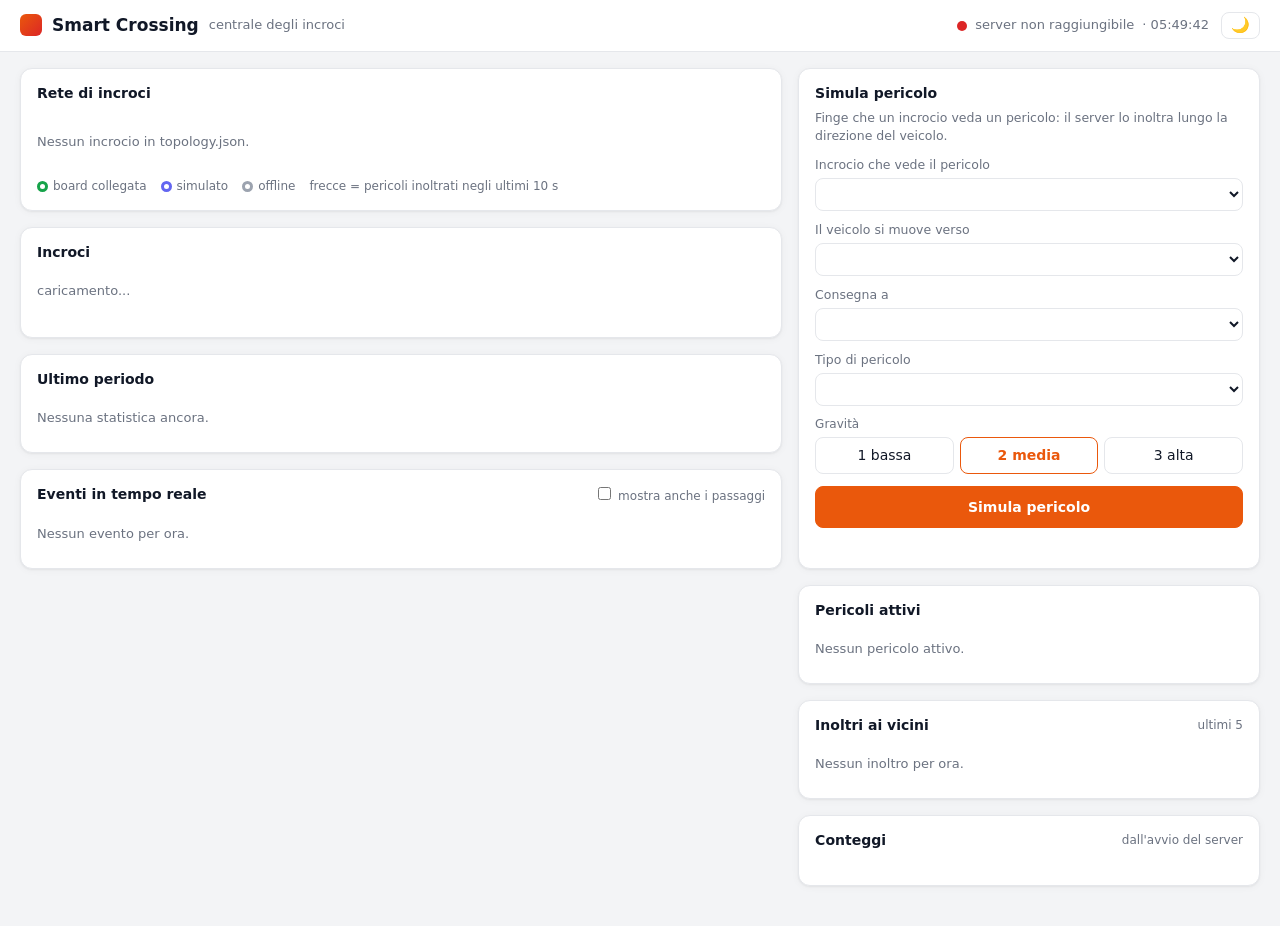
==== commit e40a8833: "mf" ====
--- a/src/server/console.html
+++ b/src/server/console.html
@@ -566,13 +566,15 @@
       <text class="nlbl" x="${a[0]}" y="${a[1] + R + 16}" text-anchor="middle">${esc(nome)}${main ? " ★" : ""}</text></g>`;
   }
   const now = serverNow();
-  const recent = S.fwds.filter((f) => now - f.ts < 10000 && P[f.from_node] && P[f.to_node]);
+  // un tratto per volta: dall'incrocio precedente del percorso (hop_from) al destinatario
+  const hop = (f) => f.hop_from || f.from_node;
+  const recent = S.fwds.filter((f) => now - f.ts < 10000 && P[hop(f)] && P[f.to_node]);
   const seen = {};
   for (const f of recent) {
-    const k = f.from_node + ">" + f.to_node;
+    const k = hop(f) + ">" + f.to_node;
     if (seen[k]) continue;
     seen[k] = 1;
-    const a = P[f.from_node], b = P[f.to_node];
+    const a = P[hop(f)], b = P[f.to_node];
     const dx = b[0] - a[0], dy = b[1] - a[1], l = Math.hypot(dx, dy) || 1;
     const ux = dx / l, uy = dy / l;
     const s = [a[0] + ux * (R + 6), a[1] + uy * (R + 6)], e = [b[0] - ux * (R + 10), b[1] - uy * (R + 10)];
